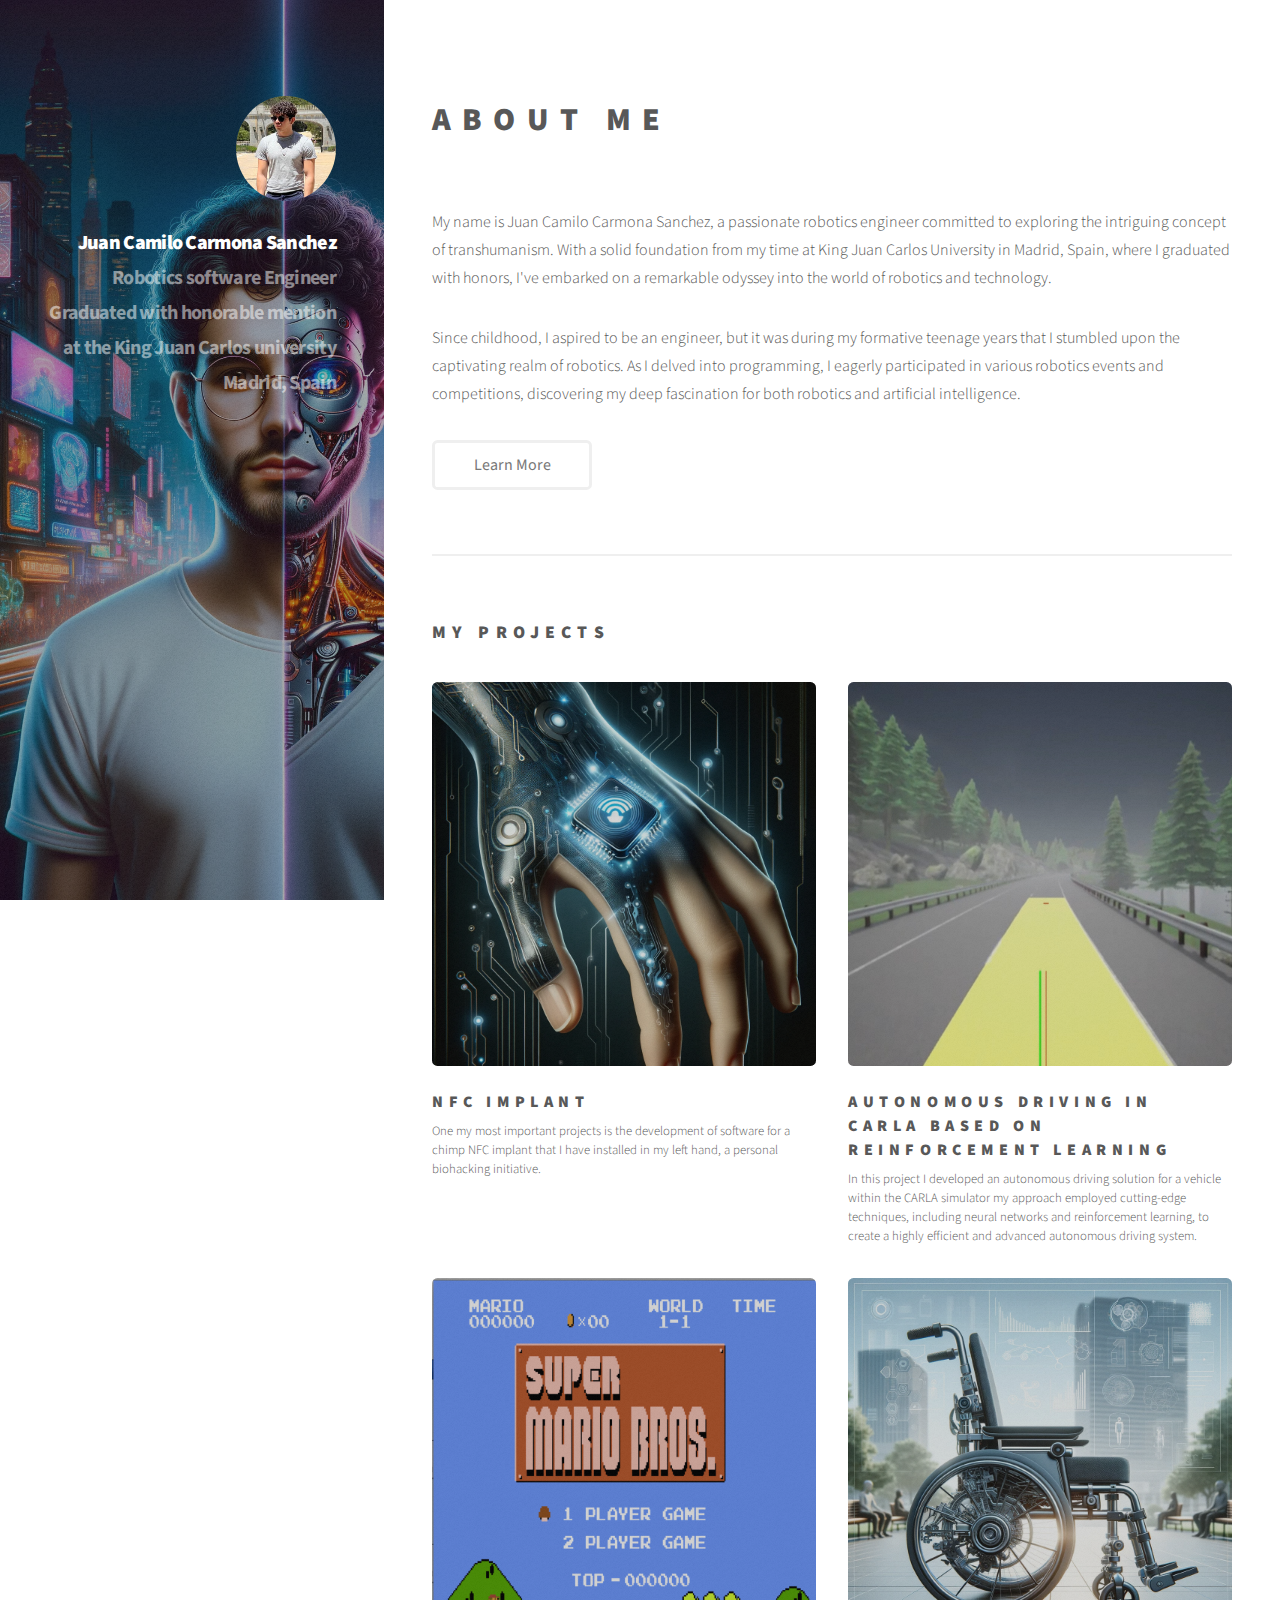
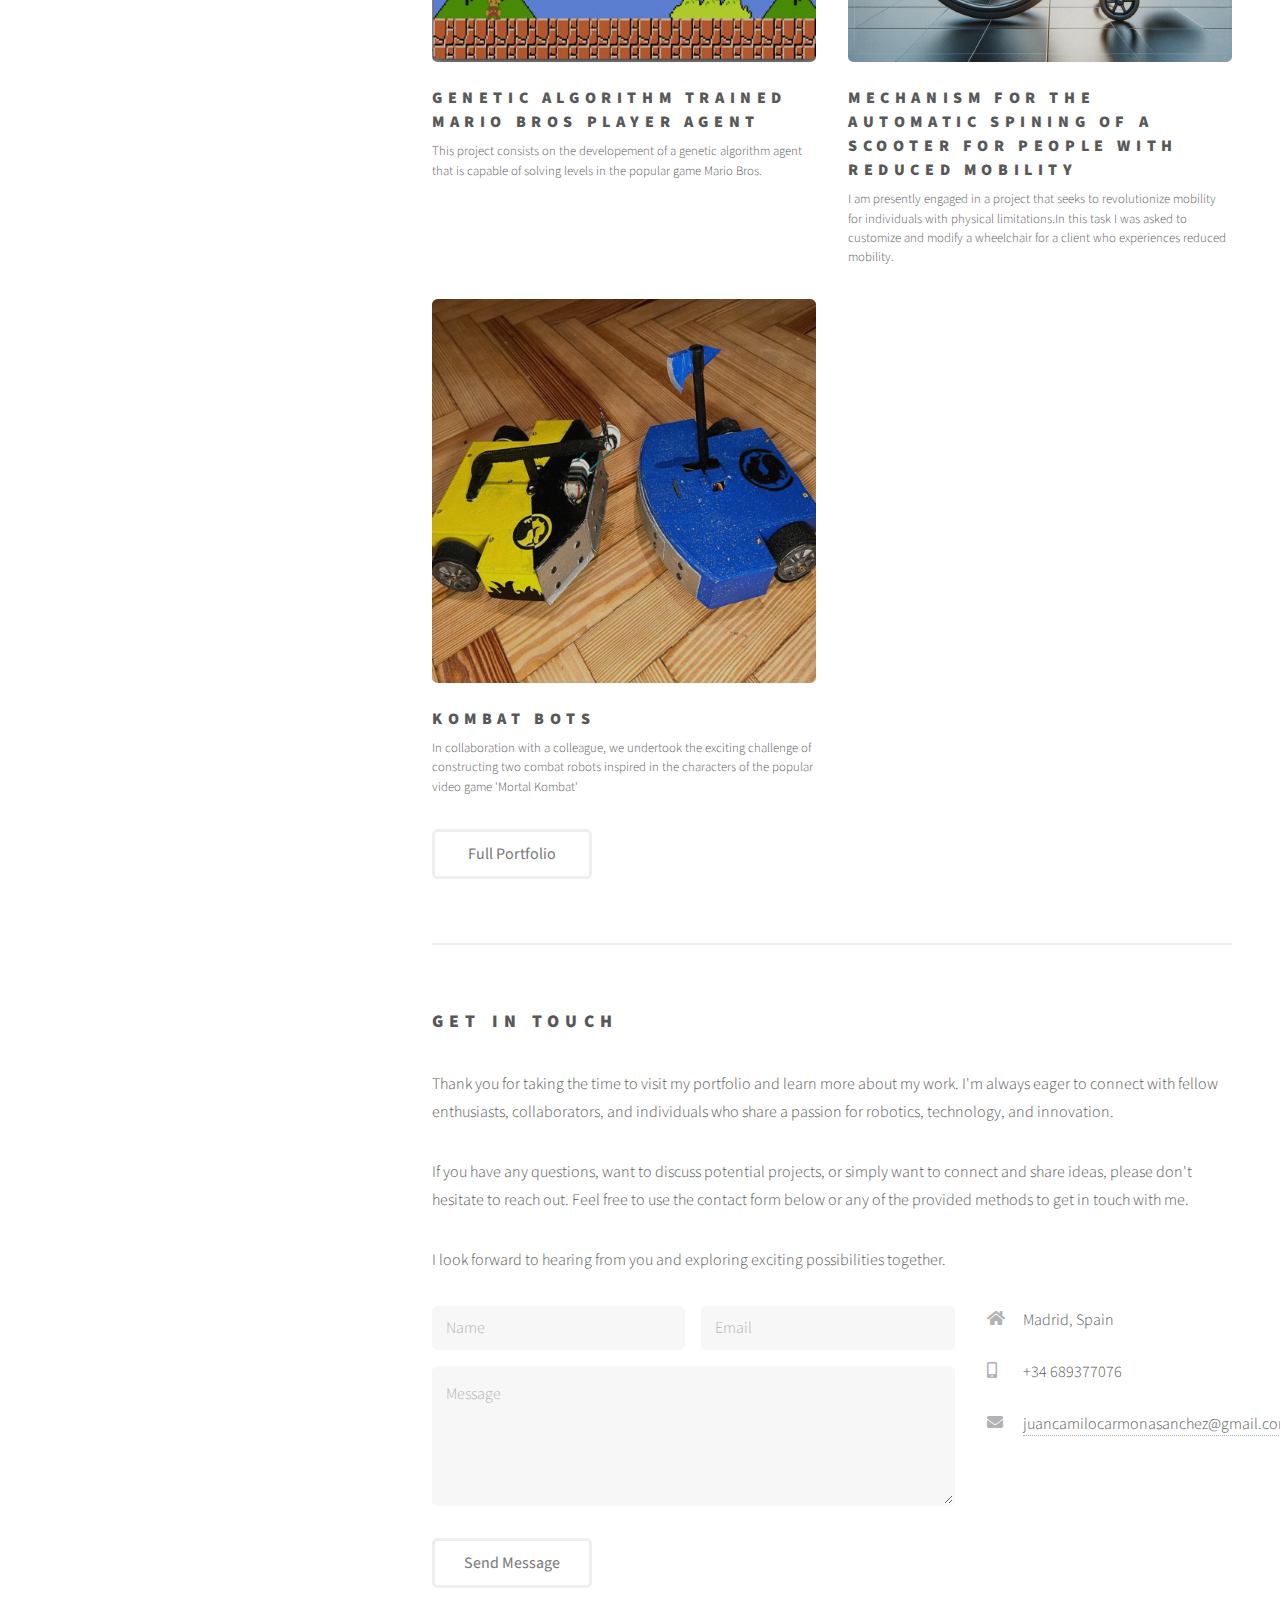
==== index.html @ cd7659df "changed main page format and added projects links" ====
<!DOCTYPE HTML>
<!--
	Strata by HTML5 UP
	html5up.net | @ajlkn
	Free for personal and commercial use under the CCA 3.0 license (html5up.net/licensetwitter)
-->
<html>
	<head>
		<title>Strata by HTML5 UP</title>
		<meta charset="utf-8" />
		<meta name="viewport" content="width=device-width, initial-scale=1, user-scalable=no" />
		<link rel="stylesheet" href="assets/css/main.css" />
	</head>
	<body class="is-preload">

		<!-- Header -->
			<header id="header">
				<div class="inner">
					<a href="#" class="image avatar"><img src="images/avatar.jpg" alt="" /></a>
					<h1><strong>Juan Camilo Carmona Sanchez</strong><br />
					Robotics software Engineer<br />
					Graduated with honorable mention<br />
					at the King Juan Carlos university<br />
					          Madrid, Spain</h1>
				</div>
			</header>

		<!-- Main -->
			<div id="main">

				<!-- One -->
				<section id="one">
					<header class="major">
						<h2>About me</h2>
					</header>
					<div id="intro-paragraph">
						<p>My name is Juan Camilo Carmona Sanchez, a passionate robotics engineer committed to exploring the intriguing concept of transhumanism. With a solid foundation from my time at King Juan Carlos University in Madrid, Spain, where I graduated with honors, I've embarked on a remarkable odyssey into the world of robotics and technology.</p>
						<p>Since childhood, I aspired to be an engineer, but it was during my formative teenage years that I stumbled upon the captivating realm of robotics. As I delved into programming, I eagerly participated in various robotics events and competitions, discovering my deep fascination for both robotics and artificial intelligence.</p>
					</div>
					<div id="extra-paragraphs" style="display: none;">
						<p>My life's journey has led me to diverse corners of the world, including Colombia, China, the Canary Islands, and Madrid. These experiences have not only enriched my knowledge but also fostered my adaptability in diverse environments, a skill I consider invaluable.</p>
						<p>Beyond my engineering prowess, I am a passionate advocate for transhumanism, envisioning a world where humans and technology coexist symbiotically. My heart lies in the field of biorobotics, where I am particularly intrigued by implants, exoskeletons, and all forms of robotics technology that bridge the gap between humanity and technology.</p>
						<p>I am committed to contributing to the creation of a world where humans and technology harmoniously merge, enhancing our capabilities and improving the human condition. Join me on this extraordinary journey where we explore the limitless potential of human-technology symbiosis.</p>
					</div>
					<ul class="actions">
						<li><a href="#" class="button" onclick="toggleContent()">Learn More</a></li>
					</ul>
				</section>

				<script>
					function toggleContent() {
						var introParagraph = document.getElementById("intro-paragraph");
						var extraParagraphs = document.getElementById("extra-paragraphs");

						if (extraParagraphs.style.display === "none") {
							extraParagraphs.style.display = "block";
						} else {
							extraParagraphs.style.display = "none";
						}
					}
				</script>
				<!-- Two -->
					<section id="two">
						<h2>My projects</h2>
						<div class="row">
							<article class="col-6 col-12-xsmall work-item">
								<a href="paginas/nfc_implant.html" class="image fit thumb"><img src="images/thumbs/NFC_implant.png" alt="" /></a>
								<h3>NFC implant</h3>
								<p>One my most important projects is the development of software for a chimp NFC implant that I have installed in my left hand, a personal biohacking initiative.</p>
							</article>
							<article class="col-6 col-12-xsmall work-item">
								<a href="paginas/CARLA.html" class="image fit thumb"><img src="images/thumbs/autonomous_driving.jpg" alt="" /></a>
								<h3>Autonomous driving in CARLA based on reinforcement learning</h3>
								<p>In this project I developed an autonomous driving solution for a vehicle within the CARLA simulator my approach employed cutting-edge techniques, including neural networks and reinforcement learning, to create a highly efficient and advanced autonomous driving system.</p>

							</article>
							<article class="col-6 col-12-xsmall work-item">
								<a href="paginas/mario.html" class="image fit thumb"><img src="images/thumbs/Mario_bors_2.jpg" alt="" /></a>
								<h3>Genetic algorithm trained Mario bros player agent</h3>
								<p>This project consists on the developement of a genetic algorithm agent that is capable of solving levels in the popular game Mario Bros.</p>
							</article>
							<article class="col-6 col-12-xsmall work-item">
								<a href="paginas/wheelchair.html" class="image fit thumb"><img src="images/thumbs/automatic_wheelchair.png" alt="" /></a>
								<h3>Mechanism for the automatic spining of a scooter for people with reduced mobility</h3>
								<p>I am presently engaged in a project that seeks to revolutionize mobility for individuals with physical limitations.In this task I was asked to customize and modify a wheelchair for a client who experiences reduced mobility.</p>
							</article>
							<article class="col-6 col-12-xsmall work-item">
								<a href="paginas/kombatbots.html" class="image fit thumb"><img src="images/thumbs/combat_bots.jpg" alt="" /></a>
								<h3>kombat bots</h3>
								<p>In collaboration with a colleague, we undertook the exciting challenge of constructing two combat robots inspired in the characters of the popular video game 'Mortal Kombat' </p>
							</article>
						</div>
						<ul class="actions">
							<li><a href="#" class="button">Full Portfolio</a></li>
						</ul>
					</section>

				<!-- Three -->
					<section id="three">
						<h2>Get In Touch</h2>
						<p>Thank you for taking the time to visit my portfolio and learn more about my work. I'm always eager to connect with fellow enthusiasts, collaborators, and individuals who share a passion for robotics, technology, and innovation.</p>
						<p>If you have any questions, want to discuss potential projects, or simply want to connect and share ideas, please don't hesitate to reach out. Feel free to use the contact form below or any of the provided methods to get in touch with me.</p>
						<p>I look forward to hearing from you and exploring exciting possibilities together.</p>
						<div class="row">
							<div class="col-8 col-12-small">
								<form method="post" action="#">
									<div class="row gtr-uniform gtr-50">
										<div class="col-6 col-12-xsmall"><input type="text" name="name" id="name" placeholder="Name" /></div>
										<div class="col-6 col-12-xsmall"><input type="email" name="email" id="email" placeholder="Email" /></div>
										<div class="col-12"><textarea name="message" id="message" placeholder="Message" rows="4"></textarea></div>
									</div>
								</form>
								<ul class="actions">
									<li><input type="submit" value="Send Message" /></li>
								</ul>
							</div>
							<div class="col-4 col-12-small">
								<ul class="labeled-icons">
									<li>
										<h3 class="icon solid fa-home"><span class="label">Address</span></h3>
										Madrid, Spain
									</li>
									<li>
										<h3 class="icon solid fa-mobile-alt"><span class="label">Phone</span></h3>
										+34 689377076
									</li>
									<li>
										<h3 class="icon solid fa-envelope"><span class="label">Email</span></h3>
										<a href="#">juancamilocarmonasanchez@gmail.com</a>
									</li>
								</ul>
							</div>
						</div>
					</section>
				<!-- Four -->
				<!--
					<section id="four">
						<h2>Elements</h2>

						<section>
							<h4>Text</h4>
							<p>This is <b>bold</b> and this is <strong>strong</strong>. This is <i>italic</i> and this is <em>emphasized</em>.
							This is <sup>superscript</sup> text and this is <sub>subscript</sub> text.
							This is <u>underlined</u> and this is code: <code>for (;;) { ... }</code>. Finally, <a href="#">this is a link</a>.</p>
							<hr />
							<header>
								<h4>Heading with a Subtitle</h4>
								<p>Lorem ipsum dolor sit amet nullam id egestas urna aliquam</p>
							</header>
							<p>Nunc lacinia ante nunc ac lobortis. Interdum adipiscing gravida odio porttitor sem non mi integer non faucibus ornare mi ut ante amet placerat aliquet. Volutpat eu sed ante lacinia sapien lorem accumsan varius montes viverra nibh in adipiscing blandit tempus accumsan.</p>
							<header>
								<h5>Heading with a Subtitle</h5>
								<p>Lorem ipsum dolor sit amet nullam id egestas urna aliquam</p>
							</header>
							<p>Nunc lacinia ante nunc ac lobortis. Interdum adipiscing gravida odio porttitor sem non mi integer non faucibus ornare mi ut ante amet placerat aliquet. Volutpat eu sed ante lacinia sapien lorem accumsan varius montes viverra nibh in adipiscing blandit tempus accumsan.</p>
							<hr />
							<h2>Heading Level 2</h2>
							<h3>Heading Level 3</h3>
							<h4>Heading Level 4</h4>
							<h5>Heading Level 5</h5>
							<h6>Heading Level 6</h6>
							<hr />
							<h5>Blockquote</h5>
							<blockquote>Fringilla nisl. Donec accumsan interdum nisi, quis tincidunt felis sagittis eget tempus euismod. Vestibulum ante ipsum primis in faucibus vestibulum. Blandit adipiscing eu felis iaculis volutpat ac adipiscing accumsan faucibus. Vestibulum ante ipsum primis in faucibus lorem ipsum dolor sit amet nullam adipiscing eu felis.</blockquote>
							<h5>Preformatted</h5>
							<pre><code>i = 0;

while (!deck.isInOrder()) {
print 'Iteration ' + i;
deck.shuffle();
i++;
}

print 'It took ' + i + ' iterations to sort the deck.';</code></pre>
						</section>

						<section>
							<h4>Lists</h4>
							<div class="row">
								<div class="col-6 col-12-xsmall">
									<h5>Unordered</h5>
									<ul>
										<li>Dolor pulvinar etiam magna etiam.</li>
										<li>Sagittis adipiscing lorem eleifend.</li>
										<li>Felis enim feugiat dolore viverra.</li>
									</ul>
									<h5>Alternate</h5>
									<ul class="alt">
										<li>Dolor pulvinar etiam magna etiam.</li>
										<li>Sagittis adipiscing lorem eleifend.</li>
										<li>Felis enim feugiat dolore viverra.</li>
									</ul>
								</div>
								<div class="col-6 col-12-xsmall">
									<h5>Ordered</h5>
									<ol>
										<li>Dolor pulvinar etiam magna etiam.</li>
										<li>Etiam vel felis at lorem sed viverra.</li>
										<li>Felis enim feugiat dolore viverra.</li>
										<li>Dolor pulvinar etiam magna etiam.</li>
										<li>Etiam vel felis at lorem sed viverra.</li>
										<li>Felis enim feugiat dolore viverra.</li>
									</ol>
									<h5>Icons</h5>
									<ul class="icons">
										<li><a href="#" class="icon brands fa-twitter"><span class="label">Twitter</span></a></li>
										<li><a href="#" class="icon brands fa-facebook-f"><span class="label">Facebook</span></a></li>
										<li><a href="#" class="icon brands fa-instagram"><span class="label">Instagram</span></a></li>
										<li><a href="#" class="icon brands fa-github"><span class="label">Github</span></a></li>
										<li><a href="#" class="icon brands fa-dribbble"><span class="label">Dribbble</span></a></li>
										<li><a href="#" class="icon brands fa-tumblr"><span class="label">Tumblr</span></a></li>
									</ul>
								</div>
							</div>
							<h5>Actions</h5>
							<ul class="actions">
								<li><a href="#" class="button primary">Default</a></li>
								<li><a href="#" class="button">Default</a></li>
							</ul>
							<ul class="actions small">
								<li><a href="#" class="button primary small">Small</a></li>
								<li><a href="#" class="button small">Small</a></li>
							</ul>
							<div class="row">
								<div class="col-6 col-12-small">
									<ul class="actions stacked">
										<li><a href="#" class="button primary">Default</a></li>
										<li><a href="#" class="button">Default</a></li>
									</ul>
								</div>
								<div class="col-6 col-12-small">
									<ul class="actions stacked">
										<li><a href="#" class="button primary small">Small</a></li>
										<li><a href="#" class="button small">Small</a></li>
									</ul>
								</div>
								<div class="col-6 col-12-small">
									<ul class="actions stacked">
										<li><a href="#" class="button primary fit">Default</a></li>
										<li><a href="#" class="button fit">Default</a></li>
									</ul>
								</div>
								<div class="col-6 col-12-small">
									<ul class="actions stacked">
										<li><a href="#" class="button primary small fit">Small</a></li>
										<li><a href="#" class="button small fit">Small</a></li>
									</ul>
								</div>
							</div>
						</section>

						<section>
							<h4>Table</h4>
							<h5>Default</h5>
							<div class="table-wrapper">
								<table>
									<thead>
										<tr>
											<th>Name</th>
											<th>Description</th>
											<th>Price</th>
										</tr>
									</thead>
									<tbody>
										<tr>
											<td>Item One</td>
											<td>Ante turpis integer aliquet porttitor.</td>
											<td>29.99</td>
										</tr>
										<tr>
											<td>Item Two</td>
											<td>Vis ac commodo adipiscing arcu aliquet.</td>
											<td>19.99</td>
										</tr>
										<tr>
											<td>Item Three</td>
											<td> Morbi faucibus arcu accumsan lorem.</td>
											<td>29.99</td>
										</tr>
										<tr>
											<td>Item Four</td>
											<td>Vitae integer tempus condimentum.</td>
											<td>19.99</td>
										</tr>
										<tr>
											<td>Item Five</td>
											<td>Ante turpis integer aliquet porttitor.</td>
											<td>29.99</td>
										</tr>
									</tbody>
									<tfoot>
										<tr>
											<td colspan="2"></td>
											<td>100.00</td>
										</tr>
									</tfoot>
								</table>
							</div>

							<h5>Alternate</h5>
							<div class="table-wrapper">
								<table class="alt">
									<thead>
										<tr>
											<th>Name</th>
											<th>Description</th>
											<th>Price</th>
										</tr>
									</thead>
									<tbody>
										<tr>
											<td>Item One</td>
											<td>Ante turpis integer aliquet porttitor.</td>
											<td>29.99</td>
										</tr>
										<tr>
											<td>Item Two</td>
											<td>Vis ac commodo adipiscing arcu aliquet.</td>
											<td>19.99</td>
										</tr>
										<tr>
											<td>Item Three</td>
											<td> Morbi faucibus arcu accumsan lorem.</td>
											<td>29.99</td>
										</tr>
										<tr>
											<td>Item Four</td>
											<td>Vitae integer tempus condimentum.</td>
											<td>19.99</td>
										</tr>
										<tr>
											<td>Item Five</td>
											<td>Ante turpis integer aliquet porttitor.</td>
											<td>29.99</td>
										</tr>
									</tbody>
									<tfoot>
										<tr>
											<td colspan="2"></td>
											<td>100.00</td>
										</tr>
									</tfoot>
								</table>
							</div>
						</section>

						<section>
							<h4>Buttons</h4>
							<ul class="actions">
								<li><a href="#" class="button primary">Primary</a></li>
								<li><a href="#" class="button">Default</a></li>
							</ul>
							<ul class="actions">
								<li><a href="#" class="button large">Large</a></li>
								<li><a href="#" class="button">Default</a></li>
								<li><a href="#" class="button small">Small</a></li>
							</ul>
							<ul class="actions fit">
								<li><a href="#" class="button primary fit">Fit</a></li>
								<li><a href="#" class="button fit">Fit</a></li>
							</ul>
							<ul class="actions fit small">
								<li><a href="#" class="button primary fit small">Fit + Small</a></li>
								<li><a href="#" class="button fit small">Fit + Small</a></li>
							</ul>
							<ul class="actions">
								<li><a href="#" class="button primary icon solid fa-download">Icon</a></li>
								<li><a href="#" class="button icon solid fa-download">Icon</a></li>
							</ul>
							<ul class="actions">
								<li><span class="button primary disabled">Primary</span></li>
								<li><span class="button disabled">Default</span></li>
							</ul>
						</section>

						<section>
							<h4>Form</h4>
							<form method="post" action="#">
								<div class="row gtr-uniform gtr-50">
									<div class="col-6 col-12-xsmall">
										<input type="text" name="demo-name" id="demo-name" value="" placeholder="Name" />
									</div>
									<div class="col-6 col-12-xsmall">
										<input type="email" name="demo-email" id="demo-email" value="" placeholder="Email" />
									</div>
									<div class="col-12">
										<select name="demo-category" id="demo-category">
											<option value="">- Category -</option>
											<option value="1">Manufacturing</option>
											<option value="1">Shipping</option>
											<option value="1">Administration</option>
											<option value="1">Human Resources</option>
										</select>
									</div>
									<div class="col-4 col-12-small">
										<input type="radio" id="demo-priority-low" name="demo-priority" checked>
										<label for="demo-priority-low">Low Priority</label>
									</div>
									<div class="col-4 col-12-small">
										<input type="radio" id="demo-priority-normal" name="demo-priority">
										<label for="demo-priority-normal">Normal Priority</label>
									</div>
									<div class="col-4 col-12-small">
										<input type="radio" id="demo-priority-high" name="demo-priority">
										<label for="demo-priority-high">High Priority</label>
									</div>
									<div class="col-6 col-12-small">
										<input type="checkbox" id="demo-copy" name="demo-copy">
										<label for="demo-copy">Email me a copy of this message</label>
									</div>
									<div class="col-6 col-12-small">
										<input type="checkbox" id="demo-human" name="demo-human" checked>
										<label for="demo-human">I am a human and not a robot</label>
									</div>
									<div class="col-12">
										<textarea name="demo-message" id="demo-message" placeholder="Enter your message" rows="6"></textarea>
									</div>
									<div class="col-12">
										<ul class="actions">
											<li><input type="submit" value="Send Message" class="primary" /></li>
											<li><input type="reset" value="Reset" /></li>
										</ul>
									</div>
								</div>
							</form>
						</section>

						<section>
							<h4>Image</h4>
							<h5>Fit</h5>
							<div class="box alt">
								<div class="row gtr-50 gtr-uniform">
									<div class="col-12"><span class="image fit"><img src="images/fulls/05.jpg" alt="" /></span></div>
									<div class="col-4"><span class="image fit"><img src="images/thumbs/01.jpg" alt="" /></span></div>
									<div class="col-4"><span class="image fit"><img src="images/thumbs/02.jpg" alt="" /></span></div>
									<div class="col-4"><span class="image fit"><img src="images/thumbs/03.jpg" alt="" /></span></div>
									<div class="col-4"><span class="image fit"><img src="images/thumbs/04.jpg" alt="" /></span></div>
									<div class="col-4"><span class="image fit"><img src="images/thumbs/05.jpg" alt="" /></span></div>
									<div class="col-4"><span class="image fit"><img src="images/thumbs/06.jpg" alt="" /></span></div>
									<div class="col-4"><span class="image fit"><img src="images/thumbs/03.jpg" alt="" /></span></div>
									<div class="col-4"><span class="image fit"><img src="images/thumbs/02.jpg" alt="" /></span></div>
									<div class="col-4"><span class="image fit"><img src="images/thumbs/01.jpg" alt="" /></span></div>
								</div>
							</div>
							<h5>Left &amp; Right</h5>
							<p><span class="image left"><img src="images/avatar.jpg" alt="" /></span>Fringilla nisl. Donec accumsan interdum nisi, quis tincidunt felis sagittis eget. tempus euismod. Vestibulum ante ipsum primis in faucibus vestibulum. Blandit adipiscing eu felis iaculis volutpat ac adipiscing accumsan eu faucibus. Integer ac pellentesque praesent tincidunt felis sagittis eget. tempus euismod. Vestibulum ante ipsum primis in faucibus vestibulum. Blandit adipiscing eu felis iaculis volutpat ac adipiscing accumsan eu faucibus. Integer ac pellentesque praesent. Donec accumsan interdum nisi, quis tincidunt felis sagittis eget. tempus euismod. Vestibulum ante ipsum primis in faucibus vestibulum. Blandit adipiscing eu felis iaculis volutpat ac adipiscing accumsan eu faucibus. Integer ac pellentesque praesent tincidunt felis sagittis eget. tempus euismod. Vestibulum ante ipsum primis in faucibus vestibulum. Blandit adipiscing eu felis iaculis volutpat ac adipiscing accumsan eu faucibus. Integer ac pellentesque praesent.</p>
							<p><span class="image right"><img src="images/avatar.jpg" alt="" /></span>Fringilla nisl. Donec accumsan interdum nisi, quis tincidunt felis sagittis eget. tempus euismod. Vestibulum ante ipsum primis in faucibus vestibulum. Blandit adipiscing eu felis iaculis volutpat ac adipiscing accumsan eu faucibus. Integer ac pellentesque praesent tincidunt felis sagittis eget. tempus euismod. Vestibulum ante ipsum primis in faucibus vestibulum. Blandit adipiscing eu felis iaculis volutpat ac adipiscing accumsan eu faucibus. Integer ac pellentesque praesent. Donec accumsan interdum nisi, quis tincidunt felis sagittis eget. tempus euismod. Vestibulum ante ipsum primis in faucibus vestibulum. Blandit adipiscing eu felis iaculis volutpat ac adipiscing accumsan eu faucibus. Integer ac pellentesque praesent tincidunt felis sagittis eget. tempus euismod. Vestibulum ante ipsum primis in faucibus vestibulum. Blandit adipiscing eu felis iaculis volutpat ac adipiscing accumsan eu faucibus. Integer ac pellentesque praesent.</p>
						</section>

					</section>
				-->

			</div>

		<!-- Footer -->
		<footer id="footer">
			<div class="inner">
				<ul class="icons">
					<li><a href="https://www.tiktok.com/@j.camilo_cs?_t=8ivTY023NBI&_r=1" class="icon brands fa-tiktok"><span class="label">Tiktok</span></a></li>
					<li><a href="https://www.instagram.com/j.camilo.cs/" class="icon brands fa-instagram"><span class="label">Instagram</span></a></li>
					<li><a href="https://github.com/camilo-0715" class="icon brands fa-github"><span class="label">Github</span></a></li>
					<li><a href="mailto:juancamilocarmonasanchez@gmail.com" class="icon solid fa-envelope"><span class="label">Email</span></a></li>
				</ul>
				<ul class="copyright">
					<li>&copy; Juan Camilo Carmona Sanchez 2024. All rights reserved.</li>
				</ul>
			</div>
		</footer>



		<!-- Scripts -->
			<script src="assets/js/jquery.poptrox.min.js"></script>
			<script src="assets/js/browser.min.js"></script>
			<script src="assets/js/breakpoints.min.js"></script>
			<script src="assets/js/util.js"></script>
			<script src="assets/js/main.js"></script>

	</body>
</html>
---- assets/css/main.css ----
@import url("fontawesome-all.min.css");
@import url("https://fonts.googleapis.com/css?family=Source+Sans+Pro:400,400italic");

/*
	Strata by HTML5 UP
	html5up.net | @ajlkn
	Free for personal and commercial use under the CCA 3.0 license (html5up.net/license)
*/

html, body, div, span, applet, object,
iframe, h1, h2, h3, h4, h5, h6, p, blockquote,
pre, a, abbr, acronym, address, big, cite,
code, del, dfn, em, img, ins, kbd, q, s, samp,
small, strike, strong, sub, sup, tt, var, b,
u, i, center, dl, dt, dd, ol, ul, li, fieldset,
form, label, legend, table, caption, tbody,
tfoot, thead, tr, th, td, article, aside,
canvas, details, embed, figure, figcaption,
footer, header, hgroup, menu, nav, output, ruby,
section, summary, time, mark, audio, video {
	margin: 0;
	padding: 0;
	border: 0;
	font-size: 100%;
	font: inherit;
	vertical-align: baseline;}

article, aside, details, figcaption, figure,
footer, header, hgroup, menu, nav, section {
	display: block;}

body {
	line-height: 1;
}

ol, ul {
	list-style: none;
}

blockquote, q {
	quotes: none;
}

	blockquote:before, blockquote:after, q:before, q:after {
		content: '';
		content: none;
	}

table {
	border-collapse: collapse;
	border-spacing: 0;
}

body {
	-webkit-text-size-adjust: none;
}

mark {
	background-color: transparent;
	color: inherit;
}

input::-moz-focus-inner {
	border: 0;
	padding: 0;
}

input, select, textarea {
	-moz-appearance: none;
	-webkit-appearance: none;
	-ms-appearance: none;
	appearance: none;
}

/* Basic */

	html {
		box-sizing: border-box;
	}

	*, *:before, *:after {
		box-sizing: inherit;
	}

	body {
		background: #fff;
	}

		body.is-preload *, body.is-preload *:before, body.is-preload *:after {
			-moz-animation: none !important;
			-webkit-animation: none !important;
			-ms-animation: none !important;
			animation: none !important;
			-moz-transition: none !important;
			-webkit-transition: none !important;
			-ms-transition: none !important;
			transition: none !important;
		}

		body, input, select, textarea {
			color: #585858;
			font-family: "Source Sans Pro", Helvetica, sans-serif;
			font-size: 16pt;
			font-weight: 300;
			line-height: 1.75;
		}
	
			@media screen and (max-width: 1680px) {
	
				body, input, select, textarea {
					font-size: 14pt;
				}
	
			}
	
			@media screen and (max-width: 1280px) {
	
				body, input, select, textarea {
					font-size: 12pt;
				}
	
			}
	
		a {
			-moz-transition: border-bottom-color 0.2s ease, color 0.2s ease;
			-webkit-transition: border-bottom-color 0.2s ease, color 0.2s ease;
			-ms-transition: border-bottom-color 0.2s ease, color 0.2s ease;
			transition: border-bottom-color 0.2s ease, color 0.2s ease;
			text-decoration: none;
			color: #585858;
			border-bottom: dotted 1px rgba(88, 88, 88, 0.5);
		}
	
			a:hover {
				border-bottom-color: transparent;
				color: #f2849e !important;
			}
	
		strong, b {
			font-weight: 900;
		}
	
		em, i {
			font-style: italic;
		}
	
		p {
			margin: 0 0 2em 0;
		}
	
		h1 {
			font-size: 2.75em;
			font-weight: 700;
			line-height: 1.3;
			margin: 0 0 1em 0;
			letter-spacing: -0.035em;
		}
	
			h1 a {
				color: inherit;
			}
	
			@media screen and (max-width: 736px) {
	
				h1 {
					font-size: 2em;
					margin: 0 0 1em 0;
				}
	
			}
	
			@media screen and (max-width: 360px) {
	
				h1 {
					font-size: 1.75em;
				}
	
			}
	
		h2, h3, h4, h5, h6 {
			font-weight: 900;
			line-height: 1.5;
			margin: 0 0 2em 0;
			text-transform: uppercase;
			letter-spacing: 0.35em;
		}
	
			h2 a, h3 a, h4 a, h5 a, h6 a {
				color: inherit;
			}
	
		h2 {
			font-size: 1.1em;
		}
	
		h3 {
			font-size: 1em;
		}
	
		h4 {
			font-size: 0.8em;
		}
	
		h5 {
			font-size: 0.8em;
		}
	
		h6 {
			font-size: 0.8em;
		}

	sub {
		font-size: 0.8em;
		position: relative;
		top: 0.5em;
	}

	sup {
		font-size: 0.8em;
		position: relative;
		top: -0.5em;
	}

	hr {
		border: 0;
		border-bottom: solid 2px #efefef;
		margin: 2em 0;
	}

		hr.major {
			margin: 3em 0;
		}

	blockquote {
		border-left: solid 6px #efefef;
		font-style: italic;
		margin: 0 0 2em 0;
		padding: 0.5em 0 0.5em 1.5em;
	}

	code {
		background: #f7f7f7;
		border-radius: 0.35em;
		border: solid 2px #efefef;
		font-family: "Courier New", monospace;
		font-size: 0.9em;
		margin: 0 0.25em;
		padding: 0.25em 0.65em;
	}

	pre {
		-webkit-overflow-scrolling: touch;
		font-family: "Courier New", monospace;
		font-size: 0.9em;
		margin: 0 0 2em 0;
	}

		pre code {
			display: block;
			line-height: 1.75em;
			padding: 1em 1.5em;
			overflow-x: auto;
		}

	.align-left {
		text-align: left;
	}

	.align-center {
		text-align: center;
	}

	.align-right {
		text-align: right;
	}

/* Container */

	.container {
		margin: 0 auto;
		max-width: calc(100% - 4em);
		width: 100%;
	}

		.container.xsmall {
			width: 25%;
		}

		.container.small {
			width: 50%;
		}

		.container.medium {
			width: 75%;
		}

		.container.large {
			width: 125%;
		}

		.container.xlarge {
			width: 150%;
		}

		.container.max {
			width: 100%;
		}

		@media screen and (max-width: 980px) {

			.container {
				width: 100% !important;
				max-width: 100% !important;
			}

		}

		@media screen and (max-width: 480px) {

			.container {
				max-width: calc(100% - 3em);
			}

		}

/* Row */

	.row {
		display: flex;
		flex-wrap: wrap;
		box-sizing: border-box;
		align-items: stretch;
	}

		.row > * {
			box-sizing: border-box;
		}

		.row.gtr-uniform > * > :last-child {
			margin-bottom: 0;
		}

		.row.aln-left {
			justify-content: flex-start;
		}

		.row.aln-center {
			justify-content: center;
		}

		.row.aln-right {
			justify-content: flex-end;
		}

		.row.aln-top {
			align-items: flex-start;
		}

		.row.aln-middle {
			align-items: center;
		}

		.row.aln-bottom {
			align-items: flex-end;
		}

		.row > .imp {
			order: -1;
		}

		.row > .col-1 {
			width: 8.33333%;
		}

		.row > .off-1 {
			margin-left: 8.33333%;
		}

		.row > .col-2 {
			width: 16.66667%;
		}

		.row > .off-2 {
			margin-left: 16.66667%;
		}

		.row > .col-3 {
			width: 25%;
		}

		.row > .off-3 {
			margin-left: 25%;
		}

		.row > .col-4 {
			width: 33.33333%;
		}

		.row > .off-4 {
			margin-left: 33.33333%;
		}

		.row > .col-5 {
			width: 41.66667%;
		}

		.row > .off-5 {
			margin-left: 41.66667%;
		}

		.row > .col-6 {
			width: 50%;
		}

		.row > .off-6 {
			margin-left: 50%;
		}

		.row > .col-7 {
			width: 58.33333%;
		}

		.row > .off-7 {
			margin-left: 58.33333%;
		}

		.row > .col-8 {
			width: 66.66667%;
		}

		.row > .off-8 {
			margin-left: 66.66667%;
		}

		.row > .col-9 {
			width: 75%;
		}

		.row > .off-9 {
			margin-left: 75%;
		}

		.row > .col-10 {
			width: 83.33333%;
		}

		.row > .off-10 {
			margin-left: 83.33333%;
		}

		.row > .col-11 {
			width: 91.66667%;
		}

		.row > .off-11 {
			margin-left: 91.66667%;
		}

		.row > .col-12 {
			width: 100%;
		}

		.row > .off-12 {
			margin-left: 100%;
		}

		.row.gtr-0 {
			margin-top: 0;
			margin-left: 0em;
		}

			.row.gtr-0 > * {
				padding: 0 0 0 0em;
			}

			.row.gtr-0.gtr-uniform {
				margin-top: 0em;
			}

				.row.gtr-0.gtr-uniform > * {
					padding-top: 0em;
				}

		.row.gtr-25 {
			margin-top: 0;
			margin-left: -0.625em;
		}

			.row.gtr-25 > * {
				padding: 0 0 0 0.625em;
			}

			.row.gtr-25.gtr-uniform {
				margin-top: -0.625em;
			}

				.row.gtr-25.gtr-uniform > * {
					padding-top: 0.625em;
				}

		.row.gtr-50 {
			margin-top: 0;
			margin-left: -1.25em;
		}

			.row.gtr-50 > * {
				padding: 0 0 0 1.25em;
			}

			.row.gtr-50.gtr-uniform {
				margin-top: -1.25em;
			}

				.row.gtr-50.gtr-uniform > * {
					padding-top: 1.25em;
				}

		.row {
			margin-top: 0;
			margin-left: -2.5em;
		}

			.row > * {
				padding: 0 0 0 2.5em;
			}

			.row.gtr-uniform {
				margin-top: -2.5em;
			}

				.row.gtr-uniform > * {
					padding-top: 2.5em;
				}

		.row.gtr-150 {
			margin-top: 0;
			margin-left: -3.75em;
		}

			.row.gtr-150 > * {
				padding: 0 0 0 3.75em;
			}

			.row.gtr-150.gtr-uniform {
				margin-top: -3.75em;
			}

				.row.gtr-150.gtr-uniform > * {
					padding-top: 3.75em;
				}

		.row.gtr-200 {
			margin-top: 0;
			margin-left: -5em;
		}

			.row.gtr-200 > * {
				padding: 0 0 0 5em;
			}

			.row.gtr-200.gtr-uniform {
				margin-top: -5em;
			}

				.row.gtr-200.gtr-uniform > * {
					padding-top: 5em;
				}

		@media screen and (max-width: 1800px) {

			.row {
				display: flex;
				flex-wrap: wrap;
				box-sizing: border-box;
				align-items: stretch;
			}

				.row > * {
					box-sizing: border-box;
				}

				.row.gtr-uniform > * > :last-child {
					margin-bottom: 0;
				}

				.row.aln-left {
					justify-content: flex-start;
				}

				.row.aln-center {
					justify-content: center;
				}

				.row.aln-right {
					justify-content: flex-end;
				}

				.row.aln-top {
					align-items: flex-start;
				}

				.row.aln-middle {
					align-items: center;
				}

				.row.aln-bottom {
					align-items: flex-end;
				}

				.row > .imp-xlarge {
					order: -1;
				}

				.row > .col-1-xlarge {
					width: 8.33333%;
				}

				.row > .off-1-xlarge {
					margin-left: 8.33333%;
				}

				.row > .col-2-xlarge {
					width: 16.66667%;
				}

				.row > .off-2-xlarge {
					margin-left: 16.66667%;
				}

				.row > .col-3-xlarge {
					width: 25%;
				}

				.row > .off-3-xlarge {
					margin-left: 25%;
				}

				.row > .col-4-xlarge {
					width: 33.33333%;
				}

				.row > .off-4-xlarge {
					margin-left: 33.33333%;
				}

				.row > .col-5-xlarge {
					width: 41.66667%;
				}

				.row > .off-5-xlarge {
					margin-left: 41.66667%;
				}

				.row > .col-6-xlarge {
					width: 50%;
				}

				.row > .off-6-xlarge {
					margin-left: 50%;
				}

				.row > .col-7-xlarge {
					width: 58.33333%;
				}

				.row > .off-7-xlarge {
					margin-left: 58.33333%;
				}

				.row > .col-8-xlarge {
					width: 66.66667%;
				}

				.row > .off-8-xlarge {
					margin-left: 66.66667%;
				}

				.row > .col-9-xlarge {
					width: 75%;
				}

				.row > .off-9-xlarge {
					margin-left: 75%;
				}

				.row > .col-10-xlarge {
					width: 83.33333%;
				}

				.row > .off-10-xlarge {
					margin-left: 83.33333%;
				}

				.row > .col-11-xlarge {
					width: 91.66667%;
				}

				.row > .off-11-xlarge {
					margin-left: 91.66667%;
				}

				.row > .col-12-xlarge {
					width: 100%;
				}

				.row > .off-12-xlarge {
					margin-left: 100%;
				}

				.row.gtr-0 {
					margin-top: 0;
					margin-left: 0em;
				}

					.row.gtr-0 > * {
						padding: 0 0 0 0em;
					}

					.row.gtr-0.gtr-uniform {
						margin-top: 0em;
					}

						.row.gtr-0.gtr-uniform > * {
							padding-top: 0em;
						}

				.row.gtr-25 {
					margin-top: 0;
					margin-left: -0.625em;
				}

					.row.gtr-25 > * {
						padding: 0 0 0 0.625em;
					}

					.row.gtr-25.gtr-uniform {
						margin-top: -0.625em;
					}

						.row.gtr-25.gtr-uniform > * {
							padding-top: 0.625em;
						}

				.row.gtr-50 {
					margin-top: 0;
					margin-left: -1.25em;
				}

					.row.gtr-50 > * {
						padding: 0 0 0 1.25em;
					}

					.row.gtr-50.gtr-uniform {
						margin-top: -1.25em;
					}

						.row.gtr-50.gtr-uniform > * {
							padding-top: 1.25em;
						}

				.row {
					margin-top: 0;
					margin-left: -2.5em;
				}

					.row > * {
						padding: 0 0 0 2.5em;
					}

					.row.gtr-uniform {
						margin-top: -2.5em;
					}

						.row.gtr-uniform > * {
							padding-top: 2.5em;
						}

				.row.gtr-150 {
					margin-top: 0;
					margin-left: -3.75em;
				}

					.row.gtr-150 > * {
						padding: 0 0 0 3.75em;
					}

					.row.gtr-150.gtr-uniform {
						margin-top: -3.75em;
					}

						.row.gtr-150.gtr-uniform > * {
							padding-top: 3.75em;
						}

				.row.gtr-200 {
					margin-top: 0;
					margin-left: -5em;
				}

					.row.gtr-200 > * {
						padding: 0 0 0 5em;
					}

					.row.gtr-200.gtr-uniform {
						margin-top: -5em;
					}

						.row.gtr-200.gtr-uniform > * {
							padding-top: 5em;
						}

		}

		@media screen and (max-width: 1280px) {

			.row {
				display: flex;
				flex-wrap: wrap;
				box-sizing: border-box;
				align-items: stretch;
			}

				.row > * {
					box-sizing: border-box;
				}

				.row.gtr-uniform > * > :last-child {
					margin-bottom: 0;
				}

				.row.aln-left {
					justify-content: flex-start;
				}

				.row.aln-center {
					justify-content: center;
				}

				.row.aln-right {
					justify-content: flex-end;
				}

				.row.aln-top {
					align-items: flex-start;
				}

				.row.aln-middle {
					align-items: center;
				}

				.row.aln-bottom {
					align-items: flex-end;
				}

				.row > .imp-large {
					order: -1;
				}

				.row > .col-1-large {
					width: 8.33333%;
				}

				.row > .off-1-large {
					margin-left: 8.33333%;
				}

				.row > .col-2-large {
					width: 16.66667%;
				}

				.row > .off-2-large {
					margin-left: 16.66667%;
				}

				.row > .col-3-large {
					width: 25%;
				}

				.row > .off-3-large {
					margin-left: 25%;
				}

				.row > .col-4-large {
					width: 33.33333%;
				}

				.row > .off-4-large {
					margin-left: 33.33333%;
				}

				.row > .col-5-large {
					width: 41.66667%;
				}

				.row > .off-5-large {
					margin-left: 41.66667%;
				}

				.row > .col-6-large {
					width: 50%;
				}

				.row > .off-6-large {
					margin-left: 50%;
				}

				.row > .col-7-large {
					width: 58.33333%;
				}

				.row > .off-7-large {
					margin-left: 58.33333%;
				}

				.row > .col-8-large {
					width: 66.66667%;
				}

				.row > .off-8-large {
					margin-left: 66.66667%;
				}

				.row > .col-9-large {
					width: 75%;
				}

				.row > .off-9-large {
					margin-left: 75%;
				}

				.row > .col-10-large {
					width: 83.33333%;
				}

				.row > .off-10-large {
					margin-left: 83.33333%;
				}

				.row > .col-11-large {
					width: 91.66667%;
				}

				.row > .off-11-large {
					margin-left: 91.66667%;
				}

				.row > .col-12-large {
					width: 100%;
				}

				.row > .off-12-large {
					margin-left: 100%;
				}

				.row.gtr-0 {
					margin-top: 0;
					margin-left: 0em;
				}

					.row.gtr-0 > * {
						padding: 0 0 0 0em;
					}

					.row.gtr-0.gtr-uniform {
						margin-top: 0em;
					}

						.row.gtr-0.gtr-uniform > * {
							padding-top: 0em;
						}

				.row.gtr-25 {
					margin-top: 0;
					margin-left: -0.5em;
				}

					.row.gtr-25 > * {
						padding: 0 0 0 0.5em;
					}

					.row.gtr-25.gtr-uniform {
						margin-top: -0.5em;
					}

						.row.gtr-25.gtr-uniform > * {
							padding-top: 0.5em;
						}

				.row.gtr-50 {
					margin-top: 0;
					margin-left: -1em;
				}

					.row.gtr-50 > * {
						padding: 0 0 0 1em;
					}

					.row.gtr-50.gtr-uniform {
						margin-top: -1em;
					}

						.row.gtr-50.gtr-uniform > * {
							padding-top: 1em;
						}

				.row {
					margin-top: 0;
					margin-left: -2em;
				}

					.row > * {
						padding: 0 0 0 2em;
					}

					.row.gtr-uniform {
						margin-top: -2em;
					}

						.row.gtr-uniform > * {
							padding-top: 2em;
						}

				.row.gtr-150 {
					margin-top: 0;
					margin-left: -3em;
				}

					.row.gtr-150 > * {
						padding: 0 0 0 3em;
					}

					.row.gtr-150.gtr-uniform {
						margin-top: -3em;
					}

						.row.gtr-150.gtr-uniform > * {
							padding-top: 3em;
						}

				.row.gtr-200 {
					margin-top: 0;
					margin-left: -4em;
				}

					.row.gtr-200 > * {
						padding: 0 0 0 4em;
					}

					.row.gtr-200.gtr-uniform {
						margin-top: -4em;
					}

						.row.gtr-200.gtr-uniform > * {
							padding-top: 4em;
						}

		}

		@media screen and (max-width: 980px) {

			.row {
				display: flex;
				flex-wrap: wrap;
				box-sizing: border-box;
				align-items: stretch;
			}

				.row > * {
					box-sizing: border-box;
				}

				.row.gtr-uniform > * > :last-child {
					margin-bottom: 0;
				}

				.row.aln-left {
					justify-content: flex-start;
				}

				.row.aln-center {
					justify-content: center;
				}

				.row.aln-right {
					justify-content: flex-end;
				}

				.row.aln-top {
					align-items: flex-start;
				}

				.row.aln-middle {
					align-items: center;
				}

				.row.aln-bottom {
					align-items: flex-end;
				}

				.row > .imp-medium {
					order: -1;
				}

				.row > .col-1-medium {
					width: 8.33333%;
				}

				.row > .off-1-medium {
					margin-left: 8.33333%;
				}

				.row > .col-2-medium {
					width: 16.66667%;
				}

				.row > .off-2-medium {
					margin-left: 16.66667%;
				}

				.row > .col-3-medium {
					width: 25%;
				}

				.row > .off-3-medium {
					margin-left: 25%;
				}

				.row > .col-4-medium {
					width: 33.33333%;
				}

				.row > .off-4-medium {
					margin-left: 33.33333%;
				}

				.row > .col-5-medium {
					width: 41.66667%;
				}

				.row > .off-5-medium {
					margin-left: 41.66667%;
				}

				.row > .col-6-medium {
					width: 50%;
				}

				.row > .off-6-medium {
					margin-left: 50%;
				}

				.row > .col-7-medium {
					width: 58.33333%;
				}

				.row > .off-7-medium {
					margin-left: 58.33333%;
				}

				.row > .col-8-medium {
					width: 66.66667%;
				}

				.row > .off-8-medium {
					margin-left: 66.66667%;
				}

				.row > .col-9-medium {
					width: 75%;
				}

				.row > .off-9-medium {
					margin-left: 75%;
				}

				.row > .col-10-medium {
					width: 83.33333%;
				}

				.row > .off-10-medium {
					margin-left: 83.33333%;
				}

				.row > .col-11-medium {
					width: 91.66667%;
				}

				.row > .off-11-medium {
					margin-left: 91.66667%;
				}

				.row > .col-12-medium {
					width: 100%;
				}

				.row > .off-12-medium {
					margin-left: 100%;
				}

				.row.gtr-0 {
					margin-top: 0;
					margin-left: 0em;
				}

					.row.gtr-0 > * {
						padding: 0 0 0 0em;
					}

					.row.gtr-0.gtr-uniform {
						margin-top: 0em;
					}

						.row.gtr-0.gtr-uniform > * {
							padding-top: 0em;
						}

				.row.gtr-25 {
					margin-top: 0;
					margin-left: -0.5em;
				}

					.row.gtr-25 > * {
						padding: 0 0 0 0.5em;
					}

					.row.gtr-25.gtr-uniform {
						margin-top: -0.5em;
					}

						.row.gtr-25.gtr-uniform > * {
							padding-top: 0.5em;
						}

				.row.gtr-50 {
					margin-top: 0;
					margin-left: -1em;
				}

					.row.gtr-50 > * {
						padding: 0 0 0 1em;
					}

					.row.gtr-50.gtr-uniform {
						margin-top: -1em;
					}

						.row.gtr-50.gtr-uniform > * {
							padding-top: 1em;
						}

				.row {
					margin-top: 0;
					margin-left: -2em;
				}

					.row > * {
						padding: 0 0 0 2em;
					}

					.row.gtr-uniform {
						margin-top: -2em;
					}

						.row.gtr-uniform > * {
							padding-top: 2em;
						}

				.row.gtr-150 {
					margin-top: 0;
					margin-left: -3em;
				}

					.row.gtr-150 > * {
						padding: 0 0 0 3em;
					}

					.row.gtr-150.gtr-uniform {
						margin-top: -3em;
					}

						.row.gtr-150.gtr-uniform > * {
							padding-top: 3em;
						}

				.row.gtr-200 {
					margin-top: 0;
					margin-left: -4em;
				}

					.row.gtr-200 > * {
						padding: 0 0 0 4em;
					}

					.row.gtr-200.gtr-uniform {
						margin-top: -4em;
					}

						.row.gtr-200.gtr-uniform > * {
							padding-top: 4em;
						}

		}

		@media screen and (max-width: 736px) {

			.row {
				display: flex;
				flex-wrap: wrap;
				box-sizing: border-box;
				align-items: stretch;
			}

				.row > * {
					box-sizing: border-box;
				}

				.row.gtr-uniform > * > :last-child {
					margin-bottom: 0;
				}

				.row.aln-left {
					justify-content: flex-start;
				}

				.row.aln-center {
					justify-content: center;
				}

				.row.aln-right {
					justify-content: flex-end;
				}

				.row.aln-top {
					align-items: flex-start;
				}

				.row.aln-middle {
					align-items: center;
				}

				.row.aln-bottom {
					align-items: flex-end;
				}

				.row > .imp-small {
					order: -1;
				}

				.row > .col-1-small {
					width: 8.33333%;
				}

				.row > .off-1-small {
					margin-left: 8.33333%;
				}

				.row > .col-2-small {
					width: 16.66667%;
				}

				.row > .off-2-small {
					margin-left: 16.66667%;
				}

				.row > .col-3-small {
					width: 25%;
				}

				.row > .off-3-small {
					margin-left: 25%;
				}

				.row > .col-4-small {
					width: 33.33333%;
				}

				.row > .off-4-small {
					margin-left: 33.33333%;
				}

				.row > .col-5-small {
					width: 41.66667%;
				}

				.row > .off-5-small {
					margin-left: 41.66667%;
				}

				.row > .col-6-small {
					width: 50%;
				}

				.row > .off-6-small {
					margin-left: 50%;
				}

				.row > .col-7-small {
					width: 58.33333%;
				}

				.row > .off-7-small {
					margin-left: 58.33333%;
				}

				.row > .col-8-small {
					width: 66.66667%;
				}

				.row > .off-8-small {
					margin-left: 66.66667%;
				}

				.row > .col-9-small {
					width: 75%;
				}

				.row > .off-9-small {
					margin-left: 75%;
				}

				.row > .col-10-small {
					width: 83.33333%;
				}

				.row > .off-10-small {
					margin-left: 83.33333%;
				}

				.row > .col-11-small {
					width: 91.66667%;
				}

				.row > .off-11-small {
					margin-left: 91.66667%;
				}

				.row > .col-12-small {
					width: 100%;
				}

				.row > .off-12-small {
					margin-left: 100%;
				}

				.row.gtr-0 {
					margin-top: 0;
					margin-left: 0em;
				}

					.row.gtr-0 > * {
						padding: 0 0 0 0em;
					}

					.row.gtr-0.gtr-uniform {
						margin-top: 0em;
					}

						.row.gtr-0.gtr-uniform > * {
							padding-top: 0em;
						}

				.row.gtr-25 {
					margin-top: 0;
					margin-left: -0.375em;
				}

					.row.gtr-25 > * {
						padding: 0 0 0 0.375em;
					}

					.row.gtr-25.gtr-uniform {
						margin-top: -0.375em;
					}

						.row.gtr-25.gtr-uniform > * {
							padding-top: 0.375em;
						}

				.row.gtr-50 {
					margin-top: 0;
					margin-left: -0.75em;
				}

					.row.gtr-50 > * {
						padding: 0 0 0 0.75em;
					}

					.row.gtr-50.gtr-uniform {
						margin-top: -0.75em;
					}

						.row.gtr-50.gtr-uniform > * {
							padding-top: 0.75em;
						}

				.row {
					margin-top: 0;
					margin-left: -1.5em;
				}

					.row > * {
						padding: 0 0 0 1.5em;
					}

					.row.gtr-uniform {
						margin-top: -1.5em;
					}

						.row.gtr-uniform > * {
							padding-top: 1.5em;
						}

				.row.gtr-150 {
					margin-top: 0;
					margin-left: -2.25em;
				}

					.row.gtr-150 > * {
						padding: 0 0 0 2.25em;
					}

					.row.gtr-150.gtr-uniform {
						margin-top: -2.25em;
					}

						.row.gtr-150.gtr-uniform > * {
							padding-top: 2.25em;
						}

				.row.gtr-200 {
					margin-top: 0;
					margin-left: -3em;
				}

					.row.gtr-200 > * {
						padding: 0 0 0 3em;
					}

					.row.gtr-200.gtr-uniform {
						margin-top: -3em;
					}

						.row.gtr-200.gtr-uniform > * {
							padding-top: 3em;
						}

		}

		@media screen and (max-width: 480px) {

			.row {
				display: flex;
				flex-wrap: wrap;
				box-sizing: border-box;
				align-items: stretch;
			}

				.row > * {
					box-sizing: border-box;
				}

				.row.gtr-uniform > * > :last-child {
					margin-bottom: 0;
				}

				.row.aln-left {
					justify-content: flex-start;
				}

				.row.aln-center {
					justify-content: center;
				}

				.row.aln-right {
					justify-content: flex-end;
				}

				.row.aln-top {
					align-items: flex-start;
				}

				.row.aln-middle {
					align-items: center;
				}

				.row.aln-bottom {
					align-items: flex-end;
				}

				.row > .imp-xsmall {
					order: -1;
				}

				.row > .col-1-xsmall {
					width: 8.33333%;
				}

				.row > .off-1-xsmall {
					margin-left: 8.33333%;
				}

				.row > .col-2-xsmall {
					width: 16.66667%;
				}

				.row > .off-2-xsmall {
					margin-left: 16.66667%;
				}

				.row > .col-3-xsmall {
					width: 25%;
				}

				.row > .off-3-xsmall {
					margin-left: 25%;
				}

				.row > .col-4-xsmall {
					width: 33.33333%;
				}

				.row > .off-4-xsmall {
					margin-left: 33.33333%;
				}

				.row > .col-5-xsmall {
					width: 41.66667%;
				}

				.row > .off-5-xsmall {
					margin-left: 41.66667%;
				}

				.row > .col-6-xsmall {
					width: 50%;
				}

				.row > .off-6-xsmall {
					margin-left: 50%;
				}

				.row > .col-7-xsmall {
					width: 58.33333%;
				}

				.row > .off-7-xsmall {
					margin-left: 58.33333%;
				}

				.row > .col-8-xsmall {
					width: 66.66667%;
				}

				.row > .off-8-xsmall {
					margin-left: 66.66667%;
				}

				.row > .col-9-xsmall {
					width: 75%;
				}

				.row > .off-9-xsmall {
					margin-left: 75%;
				}

				.row > .col-10-xsmall {
					width: 83.33333%;
				}

				.row > .off-10-xsmall {
					margin-left: 83.33333%;
				}

				.row > .col-11-xsmall {
					width: 91.66667%;
				}

				.row > .off-11-xsmall {
					margin-left: 91.66667%;
				}

				.row > .col-12-xsmall {
					width: 100%;
				}

				.row > .off-12-xsmall {
					margin-left: 100%;
				}

				.row.gtr-0 {
					margin-top: 0;
					margin-left: 0em;
				}

					.row.gtr-0 > * {
						padding: 0 0 0 0em;
					}

					.row.gtr-0.gtr-uniform {
						margin-top: 0em;
					}

						.row.gtr-0.gtr-uniform > * {
							padding-top: 0em;
						}

				.row.gtr-25 {
					margin-top: 0;
					margin-left: -0.375em;
				}

					.row.gtr-25 > * {
						padding: 0 0 0 0.375em;
					}

					.row.gtr-25.gtr-uniform {
						margin-top: -0.375em;
					}

						.row.gtr-25.gtr-uniform > * {
							padding-top: 0.375em;
						}

				.row.gtr-50 {
					margin-top: 0;
					margin-left: -0.75em;
				}

					.row.gtr-50 > * {
						padding: 0 0 0 0.75em;
					}

					.row.gtr-50.gtr-uniform {
						margin-top: -0.75em;
					}

						.row.gtr-50.gtr-uniform > * {
							padding-top: 0.75em;
						}

				.row {
					margin-top: 0;
					margin-left: -1.5em;
				}

					.row > * {
						padding: 0 0 0 1.5em;
					}

					.row.gtr-uniform {
						margin-top: -1.5em;
					}

						.row.gtr-uniform > * {
							padding-top: 1.5em;
						}

				.row.gtr-150 {
					margin-top: 0;
					margin-left: -2.25em;
				}

					.row.gtr-150 > * {
						padding: 0 0 0 2.25em;
					}

					.row.gtr-150.gtr-uniform {
						margin-top: -2.25em;
					}

						.row.gtr-150.gtr-uniform > * {
							padding-top: 2.25em;
						}

				.row.gtr-200 {
					margin-top: 0;
					margin-left: -3em;
				}

					.row.gtr-200 > * {
						padding: 0 0 0 3em;
					}

					.row.gtr-200.gtr-uniform {
						margin-top: -3em;
					}

						.row.gtr-200.gtr-uniform > * {
							padding-top: 3em;
						}

		}

/* Section/Article */

	section.special, article.special {
		text-align: center;
	}

	header p {
		color: #b2b2b2;
		position: relative;
		margin: 0 0 1.5em 0;
	}

	header h2 + p {
		font-size: 1.25em;
		margin-top: -1em;
		line-height: 1.5em;
	}

	header h3 + p {
		font-size: 1.1em;
		margin-top: -0.8em;
		line-height: 1.5em;
	}

	header h4 + p,
	header h5 + p,
	header h6 + p {
		font-size: 0.9em;
		margin-top: -0.6em;
		line-height: 1.5em;
	}

	header.major h2 {
		font-size: 2em;
	}

/* Form */

	form {
		margin: 0 0 2em 0;
	}

	label {
		color: #787878;
		display: block;
		font-size: 0.9em;
		font-weight: 400;
		margin: 0 0 1em 0;
	}

	input[type="text"],
	input[type="password"],
	input[type="email"],
	select,
	textarea {
		-moz-appearance: none;
		-webkit-appearance: none;
		-ms-appearance: none;
		appearance: none;
		background: #f7f7f7;
		border-radius: 0.35em;
		border: solid 2px transparent;
		color: inherit;
		display: block;
		outline: 0;
		padding: 0 0.75em;
		text-decoration: none;
		width: 100%;
	}

		input[type="text"]:invalid,
		input[type="password"]:invalid,
		input[type="email"]:invalid,
		select:invalid,
		textarea:invalid {
			box-shadow: none;
		}

		input[type="text"]:focus,
		input[type="password"]:focus,
		input[type="email"]:focus,
		select:focus,
		textarea:focus {
			border-color: #49bf9d;
		}

	select {
		background-image: url("data:image/svg+xml;charset=utf8,%3Csvg xmlns='http://www.w3.org/2000/svg' width='40' height='40' preserveAspectRatio='none' viewBox='0 0 40 40'%3E%3Cpath d='M9.4,12.3l10.4,10.4l10.4-10.4c0.2-0.2,0.5-0.4,0.9-0.4c0.3,0,0.6,0.1,0.9,0.4l3.3,3.3c0.2,0.2,0.4,0.5,0.4,0.9 c0,0.4-0.1,0.6-0.4,0.9L20.7,31.9c-0.2,0.2-0.5,0.4-0.9,0.4c-0.3,0-0.6-0.1-0.9-0.4L4.3,17.3c-0.2-0.2-0.4-0.5-0.4-0.9 c0-0.4,0.1-0.6,0.4-0.9l3.3-3.3c0.2-0.2,0.5-0.4,0.9-0.4S9.1,12.1,9.4,12.3z' fill='%23dfdfdf' /%3E%3C/svg%3E");
		background-size: 1.25rem;
		background-repeat: no-repeat;
		background-position: calc(100% - 1rem) center;
		height: 2.75em;
		padding-right: 2.75em;
		text-overflow: ellipsis;
	}

		select option {
			color: #787878;
			background: #fff;
		}

		select:focus::-ms-value {
			background-color: transparent;
		}

		select::-ms-expand {
			display: none;
		}

	input[type="text"],
	input[type="password"],
	input[type="email"],
	select {
		height: 2.75em;
	}

	textarea {
		padding: 0.75em;
	}

	input[type="checkbox"],
	input[type="radio"] {
		-moz-appearance: none;
		-webkit-appearance: none;
		-ms-appearance: none;
		appearance: none;
		display: block;
		float: left;
		margin-right: -2em;
		opacity: 0;
		width: 1em;
		z-index: -1;
	}

		input[type="checkbox"] + label,
		input[type="radio"] + label {
			text-decoration: none;
			color: #a2a2a2;
			cursor: pointer;
			display: inline-block;
			font-size: 1em;
			font-weight: 400;
			padding-left: 2.4em;
			padding-right: 0.75em;
			position: relative;
		}

			input[type="checkbox"] + label:before,
			input[type="radio"] + label:before {
				-moz-osx-font-smoothing: grayscale;
				-webkit-font-smoothing: antialiased;
				display: inline-block;
				font-style: normal;
				font-variant: normal;
				text-rendering: auto;
				line-height: 1;
				text-transform: none !important;
				font-family: 'Font Awesome 5 Free';
				font-weight: 900;
			}

			input[type="checkbox"] + label:before,
			input[type="radio"] + label:before {
				background: #f7f7f7;
				border-radius: 0.35em;
				border: solid 2px transparent;
				content: '';
				display: inline-block;
				font-size: 0.8em;
				height: 2.0625em;
				left: 0;
				line-height: 1.85625em;
				position: absolute;
				text-align: center;
				top: 0;
				width: 2.0625em;
			}

		input[type="checkbox"]:checked + label:before,
		input[type="radio"]:checked + label:before {
			background: #787878;
			border-color: #787878;
			color: #fff;
			content: '\f00c';
		}

		input[type="checkbox"]:focus + label:before,
		input[type="radio"]:focus + label:before {
			border-color: #49bf9d;
		}

	input[type="checkbox"] + label:before {
		border-radius: 0.35em;
	}

	input[type="radio"] + label:before {
		border-radius: 100%;
	}

	::-webkit-input-placeholder {
		color: #b2b2b2 !important;
		opacity: 1.0;
	}

	:-moz-placeholder {
		color: #b2b2b2 !important;
		opacity: 1.0;
	}

	::-moz-placeholder {
		color: #b2b2b2 !important;
		opacity: 1.0;
	}

	:-ms-input-placeholder {
		color: #b2b2b2 !important;
		opacity: 1.0;
	}

/* Box */

	.box {
		border-radius: 0.35em;
		border: solid 2px #efefef;
		margin-bottom: 2em;
		padding: 1.5em;
	}

		.box > :last-child,
		.box > :last-child > :last-child,
		.box > :last-child > :last-child > :last-child {
			margin-bottom: 0;
		}

		.box.alt {
			border: 0;
			border-radius: 0;
			padding: 0;
		}

/* Icon */

	.icon {
		text-decoration: none;
		border-bottom: none;
		position: relative;
	}

		.icon:before {
			-moz-osx-font-smoothing: grayscale;
			-webkit-font-smoothing: antialiased;
			display: inline-block;
			font-style: normal;
			font-variant: normal;
			text-rendering: auto;
			line-height: 1;
			text-transform: none !important;
			font-family: 'Font Awesome 5 Free';
			font-weight: 400;
		}

		.icon > .label {
			display: none;
		}

		.icon:before {
			line-height: inherit;
		}

		.icon.solid:before {
			font-weight: 900;
		}

		.icon.brands:before {
			font-family: 'Font Awesome 5 Brands';
		}

/* Image */

	.image {
		border-radius: 0.35em;
		border: 0;
		display: inline-block;
		position: relative;
	}

		.image:before {
			-moz-transition: opacity 0.2s ease-in-out;
			-webkit-transition: opacity 0.2s ease-in-out;
			-ms-transition: opacity 0.2s ease-in-out;
			transition: opacity 0.2s ease-in-out;
			background: url("images/overlay.png");
			border-radius: 0.35em;
			content: '';
			display: block;
			height: 100%;
			left: 0;
			opacity: 0.5;
			position: absolute;
			top: 0;
			width: 100%;
		}

		.image.thumb {
			text-align: center;
		}

			.image.thumb:after {
				-moz-transition: opacity 0.2s ease-in-out;
				-webkit-transition: opacity 0.2s ease-in-out;
				-ms-transition: opacity 0.2s ease-in-out;
				transition: opacity 0.2s ease-in-out;
				border-radius: 0.35em;
				border: solid 3px rgba(255, 255, 255, 0.5);
				color: #fff;
				content: 'View';
				display: inline-block;
				font-size: 0.8em;
				font-weight: 400;
				left: 50%;
				line-height: 2.25em;
				margin: -1.25em 0 0 -3em;
				opacity: 0;
				padding: 0 1.5em;
				position: absolute;
				text-align: center;
				text-decoration: none;
				top: 50%;
				white-space: nowrap;
			}

			.image.thumb:hover:after {
				opacity: 1.0;
			}

			.image.thumb:hover:before {
				background: url("images/overlay.png"), url("images/overlay.png");
				opacity: 1.0;
			}

		.image img {
			border-radius: 0.35em;
			display: block;
		}

		.image.left {
			float: left;
			margin: 0 1.5em 1em 0;
			top: 0.25em;
		}

		.image.right {
			float: right;
			margin: 0 0 1em 1.5em;
			top: 0.25em;
		}

		.image.left, .image.right {
			max-width: 40%;
		}

			.image.left img, .image.right img {
				width: 100%;
			}

		.image.fit {
			display: block;
			margin: 0 0 2em 0;
			width: 100%;
		}

			.image.fit img {
				width: 100%;
			}

		.image.avatar {
			border-radius: 100%;
		}

			.image.avatar:before {
				display: none;
			}

			.image.avatar img {
				border-radius: 100%;
				width: 100%;
			}

/* List */

	ol {
		list-style: decimal;
		margin: 0 0 2em 0;
		padding-left: 1.25em;
	}

		ol li {
			padding-left: 0.25em;
		}

	ul {
		list-style: disc;
		margin: 0 0 2em 0;
		padding-left: 1em;
	}

		ul li {
			padding-left: 0.5em;
		}

		ul.alt {
			list-style: none;
			padding-left: 0;
		}

			ul.alt li {
				border-top: solid 2px #efefef;
				padding: 0.5em 0;
			}

				ul.alt li:first-child {
					border-top: 0;
					padding-top: 0;
				}

	dl {
		margin: 0 0 2em 0;
	}

/* Icons */

	ul.icons {
		cursor: default;
		list-style: none;
		padding-left: 0;
	}

		ul.icons li {
			display: inline-block;
			padding: 0 1em 0 0;
		}

			ul.icons li:last-child {
				padding-right: 0;
			}

			ul.icons li .icon:before {
				font-size: 1.5em;
			}

/* Labeled Icons */

	ul.labeled-icons {
		list-style: none;
		padding: 0;
	}

		ul.labeled-icons li {
			line-height: 1.75em;
			margin: 1.5em 0 0 0;
			padding-left: 2.25em;
			position: relative;
		}

			ul.labeled-icons li:first-child {
				margin-top: 0;
			}

			ul.labeled-icons li a {
				color: inherit;
			}

			ul.labeled-icons li h3 {
				color: #b2b2b2;
				left: 0;
				position: absolute;
				text-align: center;
				top: 0;
				width: 1em;
			}

/* Actions */

	ul.actions {
		display: -moz-flex;
		display: -webkit-flex;
		display: -ms-flex;
		display: flex;
		cursor: default;
		list-style: none;
		margin-left: -1em;
		padding-left: 0;
	}

		ul.actions li {
			padding: 0 0 0 1em;
			vertical-align: middle;
		}

		ul.actions.special {
			-moz-justify-content: center;
			-webkit-justify-content: center;
			-ms-justify-content: center;
			justify-content: center;
			width: 100%;
			margin-left: 0;
		}

			ul.actions.special li:first-child {
				padding-left: 0;
			}

		ul.actions.stacked {
			-moz-flex-direction: column;
			-webkit-flex-direction: column;
			-ms-flex-direction: column;
			flex-direction: column;
			margin-left: 0;
		}

			ul.actions.stacked li {
				padding: 1.3em 0 0 0;
			}

				ul.actions.stacked li:first-child {
					padding-top: 0;
				}

		ul.actions.fit {
			width: calc(100% + 1em);
		}

			ul.actions.fit li {
				-moz-flex-grow: 1;
				-webkit-flex-grow: 1;
				-ms-flex-grow: 1;
				flex-grow: 1;
				-moz-flex-shrink: 1;
				-webkit-flex-shrink: 1;
				-ms-flex-shrink: 1;
				flex-shrink: 1;
				width: 100%;
			}

				ul.actions.fit li > * {
					width: 100%;
				}

			ul.actions.fit.stacked {
				width: 100%;
			}

		@media screen and (max-width: 480px) {

			ul.actions:not(.fixed) {
				-moz-flex-direction: column;
				-webkit-flex-direction: column;
				-ms-flex-direction: column;
				flex-direction: column;
				margin-left: 0;
				width: 100% !important;
			}

				ul.actions:not(.fixed) li {
					-moz-flex-grow: 1;
					-webkit-flex-grow: 1;
					-ms-flex-grow: 1;
					flex-grow: 1;
					-moz-flex-shrink: 1;
					-webkit-flex-shrink: 1;
					-ms-flex-shrink: 1;
					flex-shrink: 1;
					padding: 1em 0 0 0;
					text-align: center;
					width: 100%;
				}

					ul.actions:not(.fixed) li > * {
						width: 100%;
					}

					ul.actions:not(.fixed) li:first-child {
						padding-top: 0;
					}

					ul.actions:not(.fixed) li input[type="submit"],
					ul.actions:not(.fixed) li input[type="reset"],
					ul.actions:not(.fixed) li input[type="button"],
					ul.actions:not(.fixed) li button,
					ul.actions:not(.fixed) li .button {
						width: 100%;
					}

						ul.actions:not(.fixed) li input[type="submit"].icon:before,
						ul.actions:not(.fixed) li input[type="reset"].icon:before,
						ul.actions:not(.fixed) li input[type="button"].icon:before,
						ul.actions:not(.fixed) li button.icon:before,
						ul.actions:not(.fixed) li .button.icon:before {
							margin-left: -0.5em;
						}

		}

/* Table */

	.table-wrapper {
		-webkit-overflow-scrolling: touch;
		overflow-x: auto;
	}

	table {
		margin: 0 0 2em 0;
		width: 100%;
	}

		table tbody tr {
			border: solid 1px #efefef;
			border-left: 0;
			border-right: 0;
		}

			table tbody tr:nth-child(2n + 1) {
				background-color: #f7f7f7;
			}

		table td {
			padding: 0.75em 0.75em;
		}

		table th {
			color: #787878;
			font-size: 0.9em;
			font-weight: 400;
			padding: 0 0.75em 0.75em 0.75em;
			text-align: left;
		}

		table thead {
			border-bottom: solid 2px #efefef;
		}

		table tfoot {
			border-top: solid 2px #efefef;
		}

		table.alt {
			border-collapse: separate;
		}

			table.alt tbody tr td {
				border: solid 2px #efefef;
				border-left-width: 0;
				border-top-width: 0;
			}

				table.alt tbody tr td:first-child {
					border-left-width: 2px;
				}

			table.alt tbody tr:first-child td {
				border-top-width: 2px;
			}

			table.alt thead {
				border-bottom: 0;
			}

			table.alt tfoot {
				border-top: 0;
			}

/* Button */

	input[type="submit"],
	input[type="reset"],
	input[type="button"],
	.button {
		-moz-appearance: none;
		-webkit-appearance: none;
		-ms-appearance: none;
		appearance: none;
		-moz-transition: background-color 0.2s ease-in-out, color 0.2s ease-in-out, border-color 0.2s ease-in-out;
		-webkit-transition: background-color 0.2s ease-in-out, color 0.2s ease-in-out, border-color 0.2s ease-in-out;
		-ms-transition: background-color 0.2s ease-in-out, color 0.2s ease-in-out, border-color 0.2s ease-in-out;
		transition: background-color 0.2s ease-in-out, color 0.2s ease-in-out, border-color 0.2s ease-in-out;
		background-color: transparent;
		border-radius: 0.35em;
		border: solid 3px #efefef;
		color: #787878 !important;
		cursor: pointer;
		display: inline-block;
		font-weight: 400;
		height: 3.15em;
		height: calc(2.75em + 6px);
		line-height: 2.75em;
		min-width: 10em;
		padding: 0 1.5em;
		text-align: center;
		text-decoration: none;
		white-space: nowrap;
	}

		input[type="submit"]:hover,
		input[type="reset"]:hover,
		input[type="button"]:hover,
		.button:hover {
			border-color: #49bf9d;
			color: #49bf9d !important;
		}

		input[type="submit"]:active,
		input[type="reset"]:active,
		input[type="button"]:active,
		.button:active {
			background-color: rgba(73, 191, 157, 0.1);
			border-color: #49bf9d;
			color: #49bf9d !important;
		}

		input[type="submit"].icon,
		input[type="reset"].icon,
		input[type="button"].icon,
		.button.icon {
			padding-left: 1.35em;
		}

			input[type="submit"].icon:before,
			input[type="reset"].icon:before,
			input[type="button"].icon:before,
			.button.icon:before {
				margin-right: 0.5em;
			}

		input[type="submit"].fit,
		input[type="reset"].fit,
		input[type="button"].fit,
		.button.fit {
			min-width: 0;
			width: 100%;
		}

		input[type="submit"].small,
		input[type="reset"].small,
		input[type="button"].small,
		.button.small {
			font-size: 0.8em;
		}

		input[type="submit"].large,
		input[type="reset"].large,
		input[type="button"].large,
		.button.large {
			font-size: 1.35em;
		}

		input[type="submit"].primary,
		input[type="reset"].primary,
		input[type="button"].primary,
		.button.primary {
			background-color: #49bf9d;
			border-color: #49bf9d;
			color: #ffffff !important;
		}

			input[type="submit"].primary:hover,
			input[type="reset"].primary:hover,
			input[type="button"].primary:hover,
			.button.primary:hover {
				background-color: #5cc6a7;
				border-color: #5cc6a7;
			}

			input[type="submit"].primary:active,
			input[type="reset"].primary:active,
			input[type="button"].primary:active,
			.button.primary:active {
				background-color: #3eb08f;
				border-color: #3eb08f;
			}

		input[type="submit"].disabled, input[type="submit"]:disabled,
		input[type="reset"].disabled,
		input[type="reset"]:disabled,
		input[type="button"].disabled,
		input[type="button"]:disabled,
		.button.disabled,
		.button:disabled {
			background-color: #e7e7e7 !important;
			border-color: #e7e7e7 !important;
			color: #b2b2b2 !important;
			cursor: default;
		}

/* Work Item */

	.work-item {
		margin: 0 0 2em 0;
	}

		.work-item .image {
			margin: 0 0 1.5em 0;
		}

		.work-item h3 {
			font-size: 1em;
			margin: 0 0 0.5em 0;
		}

		.work-item p {
			font-size: 0.8em;
			line-height: 1.5em;
			margin: 0;
		}

/* Header */

	#header {
		display: -moz-flex;
		display: -webkit-flex;
		display: -ms-flex;
		display: flex;
		-moz-flex-direction: column;
		-webkit-flex-direction: column;
		-ms-flex-direction: column;
		flex-direction: column;
		-moz-align-items: -moz-flex-end;
		-webkit-align-items: -webkit-flex-end;
		-ms-align-items: -ms-flex-end;
		align-items: flex-end;
		-moz-justify-content: space-between;
		-webkit-justify-content: space-between;
		-ms-justify-content: space-between;
		justify-content: space-between;
		background-color: #1f1815;
		background-attachment: scroll,								scroll;
		background-image: url("images/overlay.png"), url("../../images/bg.jpg");
		background-position: top left,							top left;
		background-repeat: repeat,								no-repeat;
		background-size: auto,								150%;
		color: rgba(255, 255, 255, 0.5);
		height: 100%;
		left: 0;
		padding: 8em 4em;
		position: fixed;
		text-align: right;
		top: 0;
		width: 35%;
	}

		#header > * {
			-moz-flex-shrink: 0;
			-webkit-flex-shrink: 0;
			-ms-flex-shrink: 0;
			flex-shrink: 0;
			width: 100%;
		}

		#header > .inner {
			-moz-flex-grow: 1;
			-webkit-flex-grow: 1;
			-ms-flex-grow: 1;
			flex-grow: 1;
			margin: 0 0 2em 0;
		}

		#header strong, #header b {
			color: #ffffff;
		}

		#header h2, #header h3, #header h4, #header h5, #header h6 {
			color: #ffffff;
		}

		#header h1 {
			color: rgba(255, 255, 255, 0.5);
			font-size: 1.35em;
			line-height: 1.75em;
			margin: 0;
		}

		#header .image.avatar {
			margin: 0 0 1em 0;
			width: 6.25em;
		}

/* Footer */

	#footer .icons {
		margin: 1em 0 0 0;
	}

		#footer .icons a {
			color: rgba(255, 255, 255, 0.4);
		}

	#footer .copyright {
		color: rgba(255, 255, 255, 0.4);
		font-size: 0.8em;
		list-style: none;
		margin: 1em 0 0 0;
		padding: 0;
	}

		#footer .copyright li {
			border-left: solid 1px rgba(255, 255, 255, 0.25);
			display: inline-block;
			line-height: 1em;
			margin-left: 0.75em;
			padding-left: 0.75em;
		}

			#footer .copyright li:first-child {
				border-left: 0;
				margin-left: 0;
				padding-left: 0;
			}

			#footer .copyright li a {
				color: inherit;
			}

/* Main */

	#main {
		margin-left: 35%;
		max-width: 54em;
		padding: 8em 4em 4em 4em;
		width: calc(100% - 35%);
	}

		#main > section {
			border-top: solid 2px #efefef;
			margin: 4em 0 0 0;
			padding: 4em 0 0 0;
		}

			#main > section:first-child {
				border-top: 0;
				margin-top: 0;
				padding-top: 0;
			}

/* Poptrox */

	@-moz-keyframes spin {
		0% {
			-moz-transform: rotate(0deg);
			-webkit-transform: rotate(0deg);
			-ms-transform: rotate(0deg);
			transform: rotate(0deg);
		}

		100% {
			-moz-transform: rotate(360deg);
			-webkit-transform: rotate(360deg);
			-ms-transform: rotate(360deg);
			transform: rotate(360deg);
		}
	}

	@-webkit-keyframes spin {
		0% {
			-moz-transform: rotate(0deg);
			-webkit-transform: rotate(0deg);
			-ms-transform: rotate(0deg);
			transform: rotate(0deg);
		}

		100% {
			-moz-transform: rotate(360deg);
			-webkit-transform: rotate(360deg);
			-ms-transform: rotate(360deg);
			transform: rotate(360deg);
		}
	}

	@-ms-keyframes spin {
		0% {
			-moz-transform: rotate(0deg);
			-webkit-transform: rotate(0deg);
			-ms-transform: rotate(0deg);
			transform: rotate(0deg);
		}

		100% {
			-moz-transform: rotate(360deg);
			-webkit-transform: rotate(360deg);
			-ms-transform: rotate(360deg);
			transform: rotate(360deg);
		}
	}

	@keyframes spin {
		0% {
			-moz-transform: rotate(0deg);
			-webkit-transform: rotate(0deg);
			-ms-transform: rotate(0deg);
			transform: rotate(0deg);
		}

		100% {
			-moz-transform: rotate(360deg);
			-webkit-transform: rotate(360deg);
			-ms-transform: rotate(360deg);
			transform: rotate(360deg);
		}
	}

	.poptrox-popup {
		-moz-box-sizing: content-box;
		-webkit-box-sizing: content-box;
		-ms-box-sizing: content-box;
		box-sizing: content-box;
		-webkit-tap-highlight-color: rgba(255, 255, 255, 0);
		background: #fff;
		border-radius: 0.35em;
		box-shadow: 0 0.1em 0.15em 0 rgba(0, 0, 0, 0.15);
		overflow: hidden;
		padding-bottom: 3em;
	}

		.poptrox-popup .loader {
			text-decoration: none;
			-moz-animation: spin 1s linear infinite;
			-webkit-animation: spin 1s linear infinite;
			-ms-animation: spin 1s linear infinite;
			animation: spin 1s linear infinite;
			font-size: 1.5em;
			height: 1em;
			left: 50%;
			line-height: 1em;
			margin: -0.5em 0 0 -0.5em;
			position: absolute;
			top: 50%;
			width: 1em;
		}

			.poptrox-popup .loader:before {
				-moz-osx-font-smoothing: grayscale;
				-webkit-font-smoothing: antialiased;
				display: inline-block;
				font-style: normal;
				font-variant: normal;
				text-rendering: auto;
				line-height: 1;
				text-transform: none !important;
				font-family: 'Font Awesome 5 Free';
				font-weight: 900;
			}

			.poptrox-popup .loader:before {
				content: '\f1ce';
			}

		.poptrox-popup .caption {
			background: #fff;
			bottom: 0;
			cursor: default;
			font-size: 0.9em;
			height: 3em;
			left: 0;
			line-height: 2.8em;
			position: absolute;
			text-align: center;
			width: 100%;
			z-index: 1;
		}

		.poptrox-popup .nav-next,
		.poptrox-popup .nav-previous {
			text-decoration: none;
			-moz-transition: opacity 0.2s ease-in-out;
			-webkit-transition: opacity 0.2s ease-in-out;
			-ms-transition: opacity 0.2s ease-in-out;
			transition: opacity 0.2s ease-in-out;
			-webkit-tap-highlight-color: rgba(255, 255, 255, 0);
			background: rgba(0, 0, 0, 0.01);
			cursor: pointer;
			height: 100%;
			opacity: 0;
			position: absolute;
			top: 0;
			width: 50%;
		}

			.poptrox-popup .nav-next:before,
			.poptrox-popup .nav-previous:before {
				-moz-osx-font-smoothing: grayscale;
				-webkit-font-smoothing: antialiased;
				display: inline-block;
				font-style: normal;
				font-variant: normal;
				text-rendering: auto;
				line-height: 1;
				text-transform: none !important;
				font-family: 'Font Awesome 5 Free';
				font-weight: 900;
			}

			.poptrox-popup .nav-next:before,
			.poptrox-popup .nav-previous:before {
				color: #fff;
				font-size: 2.5em;
				height: 1em;
				line-height: 1em;
				margin-top: -0.75em;
				position: absolute;
				text-align: center;
				top: 50%;
				width: 1.5em;
			}

		.poptrox-popup .nav-next {
			right: 0;
		}

			.poptrox-popup .nav-next:before {
				content: '\f105';
				right: 0;
			}

		.poptrox-popup .nav-previous {
			left: 0;
		}

			.poptrox-popup .nav-previous:before {
				content: '\f104';
				left: 0;
			}

		.poptrox-popup .closer {
			text-decoration: none;
			-moz-transition: opacity 0.2s ease-in-out;
			-webkit-transition: opacity 0.2s ease-in-out;
			-ms-transition: opacity 0.2s ease-in-out;
			transition: opacity 0.2s ease-in-out;
			-webkit-tap-highlight-color: rgba(255, 255, 255, 0);
			color: #fff;
			height: 4em;
			line-height: 4em;
			opacity: 0;
			position: absolute;
			right: 0;
			text-align: center;
			top: 0;
			width: 4em;
			z-index: 2;
		}

			.poptrox-popup .closer:before {
				-moz-osx-font-smoothing: grayscale;
				-webkit-font-smoothing: antialiased;
				display: inline-block;
				font-style: normal;
				font-variant: normal;
				text-rendering: auto;
				line-height: 1;
				text-transform: none !important;
				font-family: 'Font Awesome 5 Free';
				font-weight: 900;
			}

			.poptrox-popup .closer:before {
				-moz-box-sizing: content-box;
				-webkit-box-sizing: content-box;
				-ms-box-sizing: content-box;
				box-sizing: content-box;
				border-radius: 100%;
				border: solid 3px rgba(255, 255, 255, 0.5);
				content: '\f00d';
				display: block;
				font-size: 1em;
				height: 1.75em;
				left: 50%;
				line-height: 1.75em;
				margin: -0.875em 0 0 -0.875em;
				position: absolute;
				top: 50%;
				width: 1.75em;
			}

		.poptrox-popup:hover .nav-next,
		.poptrox-popup:hover .nav-previous {
			opacity: 0.5;
		}

			.poptrox-popup:hover .nav-next:hover,
			.poptrox-popup:hover .nav-previous:hover {
				opacity: 1.0;
			}

		.poptrox-popup:hover .closer {
			opacity: 0.5;
		}

			.poptrox-popup:hover .closer:hover {
				opacity: 1.0;
			}

/* Touch */

	body.is-touch .image.thumb:before {
		opacity: 0.5 !important;
	}

	body.is-touch .image.thumb:after {
		display: none !important;
	}

	body.is-touch #header {
		background-attachment: scroll;
		background-size: auto, cover;
	}

	body.is-touch .poptrox-popup .nav-next,
	body.is-touch .poptrox-popup .nav-previous,
	body.is-touch .poptrox-popup .closer {
		opacity: 1.0 !important;
	}

/* XLarge */

	@media screen and (max-width: 1800px) {

		/* Basic */

			body, input, select, textarea {
				font-size: 12pt;
			}

	}

/* Large */

	@media screen and (max-width: 1280px) {

		/* Header */

			#header {
				padding: 6em 3em 3em 3em;
				width: 30%;
			}

				#header h1 {
					font-size: 1.25em;
				}

					#header h1 br {
						display: none;
					}

				#header > .inner {
					margin-bottom: 0;
				}

		/* Footer */

			#footer .copyright li {
				border-left-width: 0;
				display: block;
				line-height: 2.25em;
				margin-left: 0;
				padding-left: 0;
			}

		/* Main */

			#main {
				margin-left: 30%;
				max-width: none;
				padding: 6em 3em 3em 3em;
				width: calc(100% - 30%);
			}

	}

/* Medium */

	@media screen and (max-width: 980px) {

		/* Basic */

			h1 br, h2 br, h3 br, h4 br, h5 br, h6 br {
				display: none;
			}

		/* List */

			ul.icons li .icon {
				font-size: 1.25em;
			}

		/* Header */

			#header {
				background-attachment: scroll;
				background-position: top left, center center;
				background-size: auto,		cover;
				left: auto;
				padding: 6em 4em;
				position: relative;
				text-align: center;
				top: auto;
				width: 100%;
				display: block;
			}

				#header h1 {
					font-size: 1.75em;
				}

					#header h1 br {
						display: inline;
					}

		/* Footer */

			#footer {
				background-attachment: scroll;
				background-color: #1f1815;
				background-image: url("images/overlay.png"), url("../../images/bg.jpg");
				background-position: top left,						bottom center;
				background-repeat: repeat,							no-repeat;
				background-size: auto,							cover;
				bottom: auto;
				left: auto;
				padding: 4em 4em 6em 4em;
				position: relative;
				text-align: center;
				width: 100%;
			}

				#footer .icons {
					margin: 0 0 1em 0;
				}

				#footer .copyright {
					margin: 0 0 1em 0;
				}

					#footer .copyright li {
						border-left-width: 1px;
						display: inline-block;
						line-height: 1em;
						margin-left: 0.75em;
						padding-left: 0.75em;
					}

		/* Main */

			#main {
				margin: 0;
				padding: 6em 4em;
				width: 100%;
			}

	}

/* Small */

	@media screen and (max-width: 736px) {

		/* Basic */

			h1 {
				font-size: 1.5em;
			}

			h2 {
				font-size: 1.2em;
			}

			h3 {
				font-size: 1em;
			}

		/* Section/Article */

			section.special, article.special {
				text-align: center;
			}

			header.major h2 {
				font-size: 1.35em;
			}

		/* List */

			ul.labeled-icons li {
				padding-left: 2em;
			}

				ul.labeled-icons li h3 {
					line-height: 1.75em;
				}

		/* Header */

			#header {
				padding: 2.25em 1.5em;
			}

				#header h1 {
					font-size: 1.35em;
				}

		/* Footer */

			#footer {
				padding: 2.25em 1.5em;
			}

		/* Main */

			#main {
				padding: 2.25em 1.5em 0.25em 1.5em;
			}

				#main > section {
					margin: 2.25em 0 0 0;
					padding: 2.25em 0 0 0;
				}

		/* Poptrox */

			.poptrox-popup {
				border-radius: 0;
			}

				.poptrox-popup .nav-next:before,
				.poptrox-popup .nav-previous:before {
					margin-top: -1em;
				}

	}

/* XSmall */

	@media screen and (max-width: 480px) {

		/* Header */

			#header {
				padding: 4.5em 1.5em;
			}

				#header h1 br {
					display: none;
				}

		/* Footer */

			#footer .copyright li {
				border-left-width: 0;
				display: block;
				line-height: 2.25em;
				margin-left: 0;
				padding-left: 0;
			}

	}
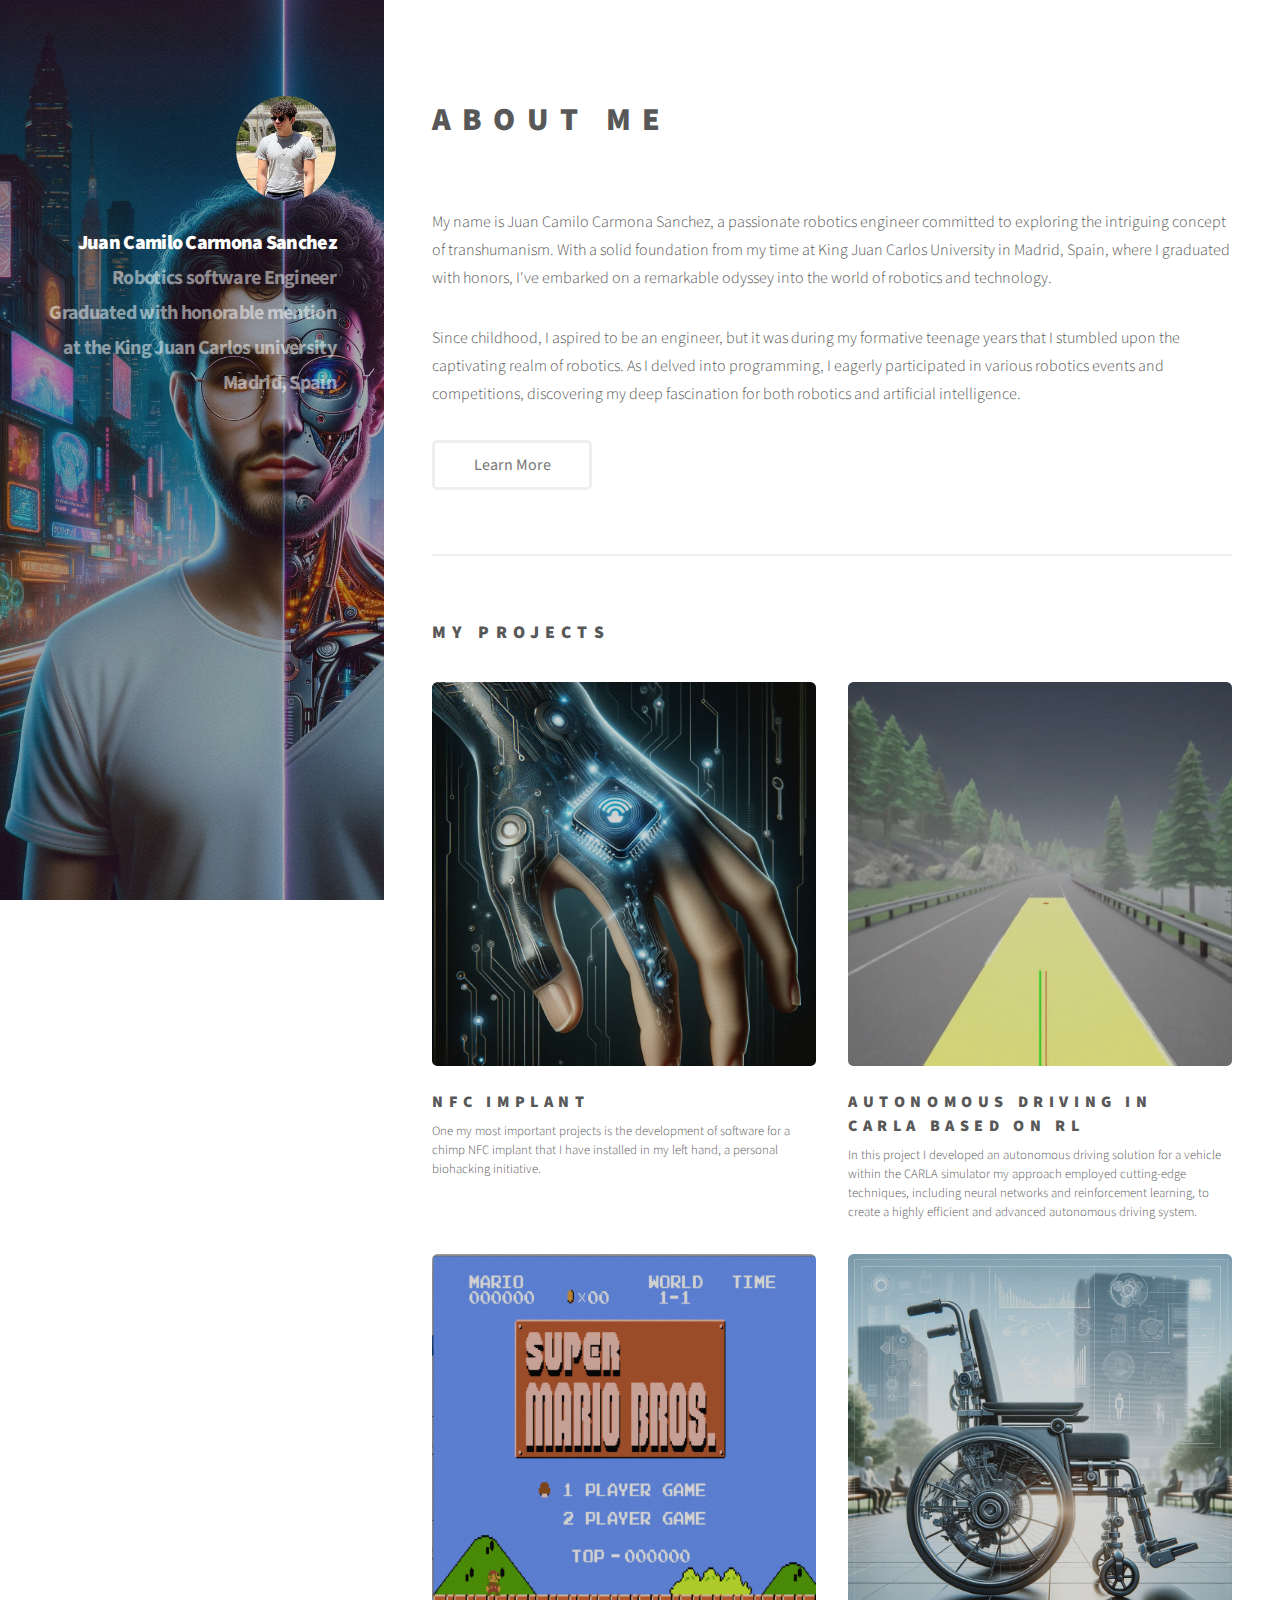
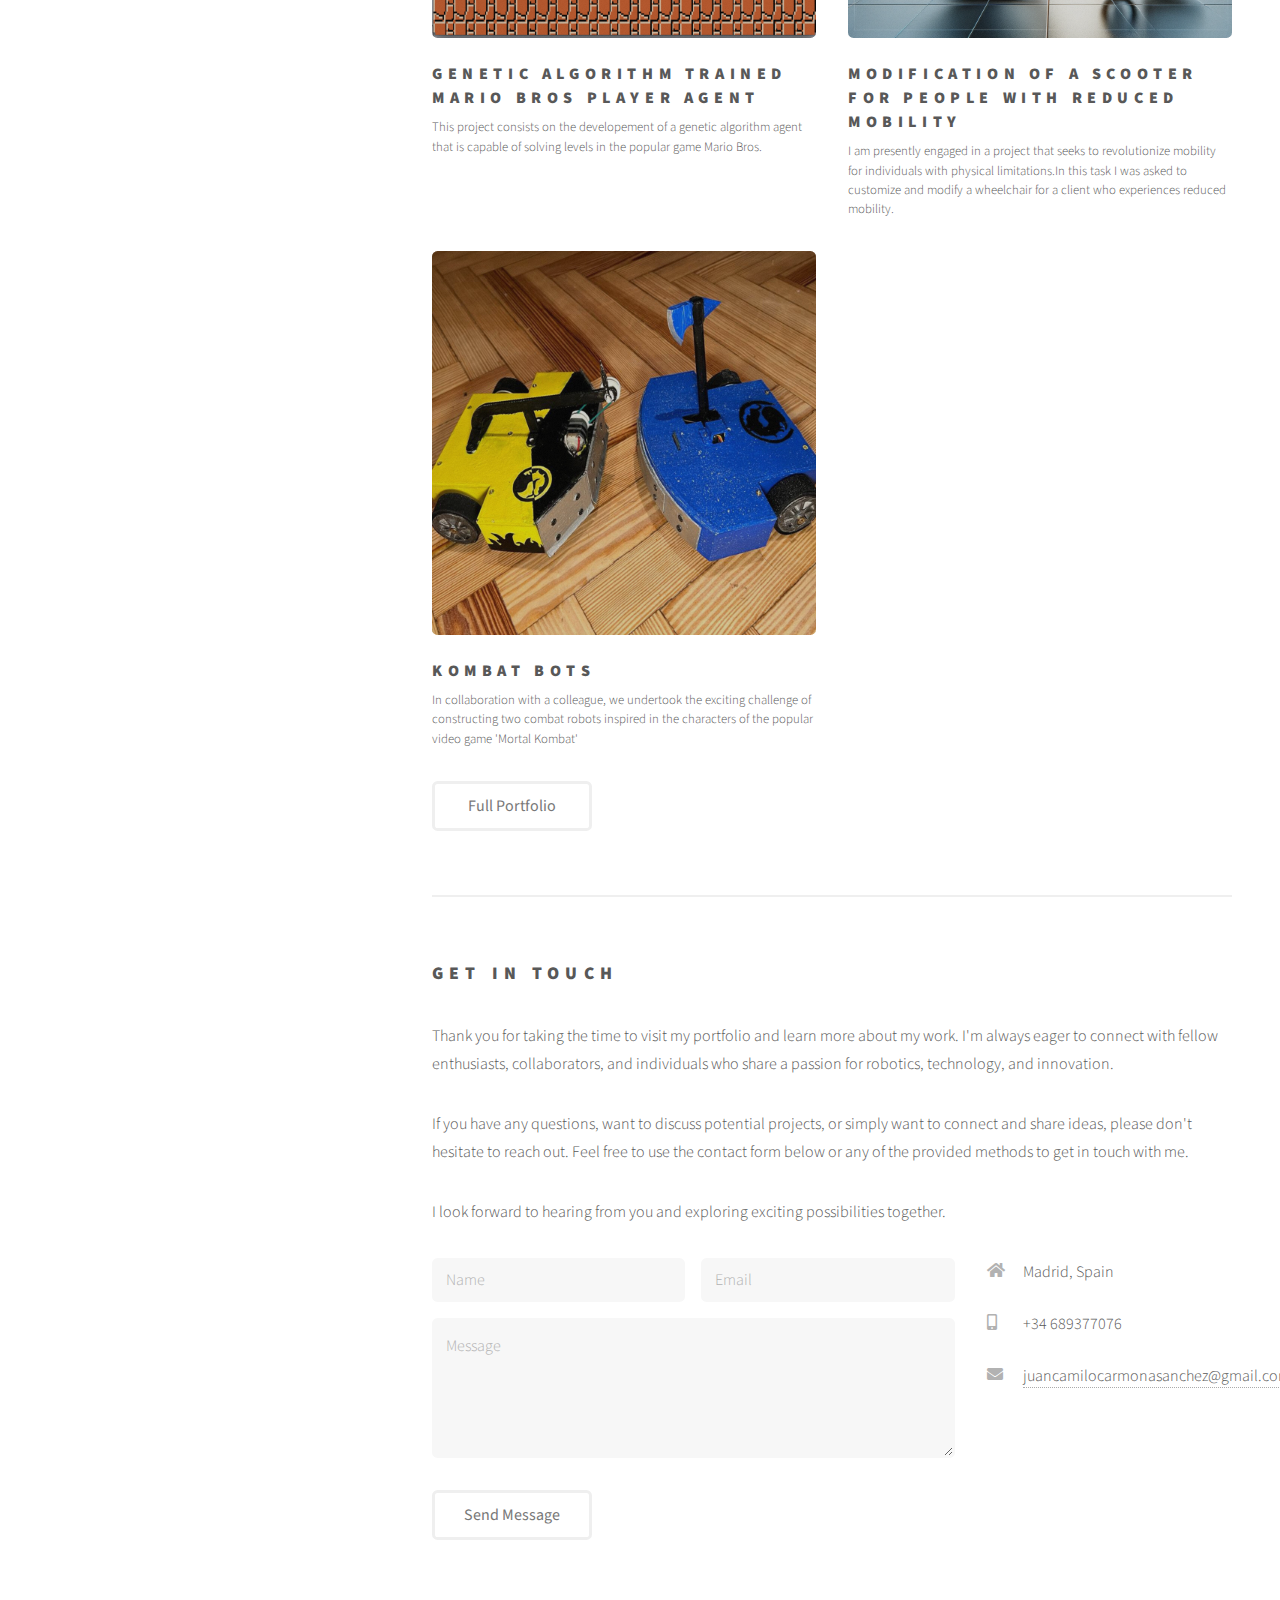
==== commit 34f209b3: "added some information to the project pages" ====
--- a/index.html
+++ b/index.html
@@ -70,7 +70,7 @@
 							</article>
 							<article class="col-6 col-12-xsmall work-item">
 								<a href="paginas/CARLA.html" class="image fit thumb"><img src="images/thumbs/autonomous_driving.jpg" alt="" /></a>
-								<h3>Autonomous driving in CARLA based on reinforcement learning</h3>
+								<h3>Autonomous driving in CARLA based on RL</h3>
 								<p>In this project I developed an autonomous driving solution for a vehicle within the CARLA simulator my approach employed cutting-edge techniques, including neural networks and reinforcement learning, to create a highly efficient and advanced autonomous driving system.</p>
 
 							</article>
@@ -81,7 +81,7 @@
 							</article>
 							<article class="col-6 col-12-xsmall work-item">
 								<a href="paginas/wheelchair.html" class="image fit thumb"><img src="images/thumbs/automatic_wheelchair.png" alt="" /></a>
-								<h3>Mechanism for the automatic spining of a scooter for people with reduced mobility</h3>
+								<h3>Modification of a scooter for people with reduced mobility</h3>
 								<p>I am presently engaged in a project that seeks to revolutionize mobility for individuals with physical limitations.In this task I was asked to customize and modify a wheelchair for a client who experiences reduced mobility.</p>
 							</article>
 							<article class="col-6 col-12-xsmall work-item">
@@ -132,324 +132,6 @@
 							</div>
 						</div>
 					</section>
-				<!-- Four -->
-				<!--
-					<section id="four">
-						<h2>Elements</h2>
-
-						<section>
-							<h4>Text</h4>
-							<p>This is <b>bold</b> and this is <strong>strong</strong>. This is <i>italic</i> and this is <em>emphasized</em>.
-							This is <sup>superscript</sup> text and this is <sub>subscript</sub> text.
-							This is <u>underlined</u> and this is code: <code>for (;;) { ... }</code>. Finally, <a href="#">this is a link</a>.</p>
-							<hr />
-							<header>
-								<h4>Heading with a Subtitle</h4>
-								<p>Lorem ipsum dolor sit amet nullam id egestas urna aliquam</p>
-							</header>
-							<p>Nunc lacinia ante nunc ac lobortis. Interdum adipiscing gravida odio porttitor sem non mi integer non faucibus ornare mi ut ante amet placerat aliquet. Volutpat eu sed ante lacinia sapien lorem accumsan varius montes viverra nibh in adipiscing blandit tempus accumsan.</p>
-							<header>
-								<h5>Heading with a Subtitle</h5>
-								<p>Lorem ipsum dolor sit amet nullam id egestas urna aliquam</p>
-							</header>
-							<p>Nunc lacinia ante nunc ac lobortis. Interdum adipiscing gravida odio porttitor sem non mi integer non faucibus ornare mi ut ante amet placerat aliquet. Volutpat eu sed ante lacinia sapien lorem accumsan varius montes viverra nibh in adipiscing blandit tempus accumsan.</p>
-							<hr />
-							<h2>Heading Level 2</h2>
-							<h3>Heading Level 3</h3>
-							<h4>Heading Level 4</h4>
-							<h5>Heading Level 5</h5>
-							<h6>Heading Level 6</h6>
-							<hr />
-							<h5>Blockquote</h5>
-							<blockquote>Fringilla nisl. Donec accumsan interdum nisi, quis tincidunt felis sagittis eget tempus euismod. Vestibulum ante ipsum primis in faucibus vestibulum. Blandit adipiscing eu felis iaculis volutpat ac adipiscing accumsan faucibus. Vestibulum ante ipsum primis in faucibus lorem ipsum dolor sit amet nullam adipiscing eu felis.</blockquote>
-							<h5>Preformatted</h5>
-							<pre><code>i = 0;
-
-while (!deck.isInOrder()) {
-print 'Iteration ' + i;
-deck.shuffle();
-i++;
-}
-
-print 'It took ' + i + ' iterations to sort the deck.';</code></pre>
-						</section>
-
-						<section>
-							<h4>Lists</h4>
-							<div class="row">
-								<div class="col-6 col-12-xsmall">
-									<h5>Unordered</h5>
-									<ul>
-										<li>Dolor pulvinar etiam magna etiam.</li>
-										<li>Sagittis adipiscing lorem eleifend.</li>
-										<li>Felis enim feugiat dolore viverra.</li>
-									</ul>
-									<h5>Alternate</h5>
-									<ul class="alt">
-										<li>Dolor pulvinar etiam magna etiam.</li>
-										<li>Sagittis adipiscing lorem eleifend.</li>
-										<li>Felis enim feugiat dolore viverra.</li>
-									</ul>
-								</div>
-								<div class="col-6 col-12-xsmall">
-									<h5>Ordered</h5>
-									<ol>
-										<li>Dolor pulvinar etiam magna etiam.</li>
-										<li>Etiam vel felis at lorem sed viverra.</li>
-										<li>Felis enim feugiat dolore viverra.</li>
-										<li>Dolor pulvinar etiam magna etiam.</li>
-										<li>Etiam vel felis at lorem sed viverra.</li>
-										<li>Felis enim feugiat dolore viverra.</li>
-									</ol>
-									<h5>Icons</h5>
-									<ul class="icons">
-										<li><a href="#" class="icon brands fa-twitter"><span class="label">Twitter</span></a></li>
-										<li><a href="#" class="icon brands fa-facebook-f"><span class="label">Facebook</span></a></li>
-										<li><a href="#" class="icon brands fa-instagram"><span class="label">Instagram</span></a></li>
-										<li><a href="#" class="icon brands fa-github"><span class="label">Github</span></a></li>
-										<li><a href="#" class="icon brands fa-dribbble"><span class="label">Dribbble</span></a></li>
-										<li><a href="#" class="icon brands fa-tumblr"><span class="label">Tumblr</span></a></li>
-									</ul>
-								</div>
-							</div>
-							<h5>Actions</h5>
-							<ul class="actions">
-								<li><a href="#" class="button primary">Default</a></li>
-								<li><a href="#" class="button">Default</a></li>
-							</ul>
-							<ul class="actions small">
-								<li><a href="#" class="button primary small">Small</a></li>
-								<li><a href="#" class="button small">Small</a></li>
-							</ul>
-							<div class="row">
-								<div class="col-6 col-12-small">
-									<ul class="actions stacked">
-										<li><a href="#" class="button primary">Default</a></li>
-										<li><a href="#" class="button">Default</a></li>
-									</ul>
-								</div>
-								<div class="col-6 col-12-small">
-									<ul class="actions stacked">
-										<li><a href="#" class="button primary small">Small</a></li>
-										<li><a href="#" class="button small">Small</a></li>
-									</ul>
-								</div>
-								<div class="col-6 col-12-small">
-									<ul class="actions stacked">
-										<li><a href="#" class="button primary fit">Default</a></li>
-										<li><a href="#" class="button fit">Default</a></li>
-									</ul>
-								</div>
-								<div class="col-6 col-12-small">
-									<ul class="actions stacked">
-										<li><a href="#" class="button primary small fit">Small</a></li>
-										<li><a href="#" class="button small fit">Small</a></li>
-									</ul>
-								</div>
-							</div>
-						</section>
-
-						<section>
-							<h4>Table</h4>
-							<h5>Default</h5>
-							<div class="table-wrapper">
-								<table>
-									<thead>
-										<tr>
-											<th>Name</th>
-											<th>Description</th>
-											<th>Price</th>
-										</tr>
-									</thead>
-									<tbody>
-										<tr>
-											<td>Item One</td>
-											<td>Ante turpis integer aliquet porttitor.</td>
-											<td>29.99</td>
-										</tr>
-										<tr>
-											<td>Item Two</td>
-											<td>Vis ac commodo adipiscing arcu aliquet.</td>
-											<td>19.99</td>
-										</tr>
-										<tr>
-											<td>Item Three</td>
-											<td> Morbi faucibus arcu accumsan lorem.</td>
-											<td>29.99</td>
-										</tr>
-										<tr>
-											<td>Item Four</td>
-											<td>Vitae integer tempus condimentum.</td>
-											<td>19.99</td>
-										</tr>
-										<tr>
-											<td>Item Five</td>
-											<td>Ante turpis integer aliquet porttitor.</td>
-											<td>29.99</td>
-										</tr>
-									</tbody>
-									<tfoot>
-										<tr>
-											<td colspan="2"></td>
-											<td>100.00</td>
-										</tr>
-									</tfoot>
-								</table>
-							</div>
-
-							<h5>Alternate</h5>
-							<div class="table-wrapper">
-								<table class="alt">
-									<thead>
-										<tr>
-											<th>Name</th>
-											<th>Description</th>
-											<th>Price</th>
-										</tr>
-									</thead>
-									<tbody>
-										<tr>
-											<td>Item One</td>
-											<td>Ante turpis integer aliquet porttitor.</td>
-											<td>29.99</td>
-										</tr>
-										<tr>
-											<td>Item Two</td>
-											<td>Vis ac commodo adipiscing arcu aliquet.</td>
-											<td>19.99</td>
-										</tr>
-										<tr>
-											<td>Item Three</td>
-											<td> Morbi faucibus arcu accumsan lorem.</td>
-											<td>29.99</td>
-										</tr>
-										<tr>
-											<td>Item Four</td>
-											<td>Vitae integer tempus condimentum.</td>
-											<td>19.99</td>
-										</tr>
-										<tr>
-											<td>Item Five</td>
-											<td>Ante turpis integer aliquet porttitor.</td>
-											<td>29.99</td>
-										</tr>
-									</tbody>
-									<tfoot>
-										<tr>
-											<td colspan="2"></td>
-											<td>100.00</td>
-										</tr>
-									</tfoot>
-								</table>
-							</div>
-						</section>
-
-						<section>
-							<h4>Buttons</h4>
-							<ul class="actions">
-								<li><a href="#" class="button primary">Primary</a></li>
-								<li><a href="#" class="button">Default</a></li>
-							</ul>
-							<ul class="actions">
-								<li><a href="#" class="button large">Large</a></li>
-								<li><a href="#" class="button">Default</a></li>
-								<li><a href="#" class="button small">Small</a></li>
-							</ul>
-							<ul class="actions fit">
-								<li><a href="#" class="button primary fit">Fit</a></li>
-								<li><a href="#" class="button fit">Fit</a></li>
-							</ul>
-							<ul class="actions fit small">
-								<li><a href="#" class="button primary fit small">Fit + Small</a></li>
-								<li><a href="#" class="button fit small">Fit + Small</a></li>
-							</ul>
-							<ul class="actions">
-								<li><a href="#" class="button primary icon solid fa-download">Icon</a></li>
-								<li><a href="#" class="button icon solid fa-download">Icon</a></li>
-							</ul>
-							<ul class="actions">
-								<li><span class="button primary disabled">Primary</span></li>
-								<li><span class="button disabled">Default</span></li>
-							</ul>
-						</section>
-
-						<section>
-							<h4>Form</h4>
-							<form method="post" action="#">
-								<div class="row gtr-uniform gtr-50">
-									<div class="col-6 col-12-xsmall">
-										<input type="text" name="demo-name" id="demo-name" value="" placeholder="Name" />
-									</div>
-									<div class="col-6 col-12-xsmall">
-										<input type="email" name="demo-email" id="demo-email" value="" placeholder="Email" />
-									</div>
-									<div class="col-12">
-										<select name="demo-category" id="demo-category">
-											<option value="">- Category -</option>
-											<option value="1">Manufacturing</option>
-											<option value="1">Shipping</option>
-											<option value="1">Administration</option>
-											<option value="1">Human Resources</option>
-										</select>
-									</div>
-									<div class="col-4 col-12-small">
-										<input type="radio" id="demo-priority-low" name="demo-priority" checked>
-										<label for="demo-priority-low">Low Priority</label>
-									</div>
-									<div class="col-4 col-12-small">
-										<input type="radio" id="demo-priority-normal" name="demo-priority">
-										<label for="demo-priority-normal">Normal Priority</label>
-									</div>
-									<div class="col-4 col-12-small">
-										<input type="radio" id="demo-priority-high" name="demo-priority">
-										<label for="demo-priority-high">High Priority</label>
-									</div>
-									<div class="col-6 col-12-small">
-										<input type="checkbox" id="demo-copy" name="demo-copy">
-										<label for="demo-copy">Email me a copy of this message</label>
-									</div>
-									<div class="col-6 col-12-small">
-										<input type="checkbox" id="demo-human" name="demo-human" checked>
-										<label for="demo-human">I am a human and not a robot</label>
-									</div>
-									<div class="col-12">
-										<textarea name="demo-message" id="demo-message" placeholder="Enter your message" rows="6"></textarea>
-									</div>
-									<div class="col-12">
-										<ul class="actions">
-											<li><input type="submit" value="Send Message" class="primary" /></li>
-											<li><input type="reset" value="Reset" /></li>
-										</ul>
-									</div>
-								</div>
-							</form>
-						</section>
-
-						<section>
-							<h4>Image</h4>
-							<h5>Fit</h5>
-							<div class="box alt">
-								<div class="row gtr-50 gtr-uniform">
-									<div class="col-12"><span class="image fit"><img src="images/fulls/05.jpg" alt="" /></span></div>
-									<div class="col-4"><span class="image fit"><img src="images/thumbs/01.jpg" alt="" /></span></div>
-									<div class="col-4"><span class="image fit"><img src="images/thumbs/02.jpg" alt="" /></span></div>
-									<div class="col-4"><span class="image fit"><img src="images/thumbs/03.jpg" alt="" /></span></div>
-									<div class="col-4"><span class="image fit"><img src="images/thumbs/04.jpg" alt="" /></span></div>
-									<div class="col-4"><span class="image fit"><img src="images/thumbs/05.jpg" alt="" /></span></div>
-									<div class="col-4"><span class="image fit"><img src="images/thumbs/06.jpg" alt="" /></span></div>
-									<div class="col-4"><span class="image fit"><img src="images/thumbs/03.jpg" alt="" /></span></div>
-									<div class="col-4"><span class="image fit"><img src="images/thumbs/02.jpg" alt="" /></span></div>
-									<div class="col-4"><span class="image fit"><img src="images/thumbs/01.jpg" alt="" /></span></div>
-								</div>
-							</div>
-							<h5>Left &amp; Right</h5>
-							<p><span class="image left"><img src="images/avatar.jpg" alt="" /></span>Fringilla nisl. Donec accumsan interdum nisi, quis tincidunt felis sagittis eget. tempus euismod. Vestibulum ante ipsum primis in faucibus vestibulum. Blandit adipiscing eu felis iaculis volutpat ac adipiscing accumsan eu faucibus. Integer ac pellentesque praesent tincidunt felis sagittis eget. tempus euismod. Vestibulum ante ipsum primis in faucibus vestibulum. Blandit adipiscing eu felis iaculis volutpat ac adipiscing accumsan eu faucibus. Integer ac pellentesque praesent. Donec accumsan interdum nisi, quis tincidunt felis sagittis eget. tempus euismod. Vestibulum ante ipsum primis in faucibus vestibulum. Blandit adipiscing eu felis iaculis volutpat ac adipiscing accumsan eu faucibus. Integer ac pellentesque praesent tincidunt felis sagittis eget. tempus euismod. Vestibulum ante ipsum primis in faucibus vestibulum. Blandit adipiscing eu felis iaculis volutpat ac adipiscing accumsan eu faucibus. Integer ac pellentesque praesent.</p>
-							<p><span class="image right"><img src="images/avatar.jpg" alt="" /></span>Fringilla nisl. Donec accumsan interdum nisi, quis tincidunt felis sagittis eget. tempus euismod. Vestibulum ante ipsum primis in faucibus vestibulum. Blandit adipiscing eu felis iaculis volutpat ac adipiscing accumsan eu faucibus. Integer ac pellentesque praesent tincidunt felis sagittis eget. tempus euismod. Vestibulum ante ipsum primis in faucibus vestibulum. Blandit adipiscing eu felis iaculis volutpat ac adipiscing accumsan eu faucibus. Integer ac pellentesque praesent. Donec accumsan interdum nisi, quis tincidunt felis sagittis eget. tempus euismod. Vestibulum ante ipsum primis in faucibus vestibulum. Blandit adipiscing eu felis iaculis volutpat ac adipiscing accumsan eu faucibus. Integer ac pellentesque praesent tincidunt felis sagittis eget. tempus euismod. Vestibulum ante ipsum primis in faucibus vestibulum. Blandit adipiscing eu felis iaculis volutpat ac adipiscing accumsan eu faucibus. Integer ac pellentesque praesent.</p>
-						</section>
-
-					</section>
-				-->
-
 			</div>
 
 		<!-- Footer -->
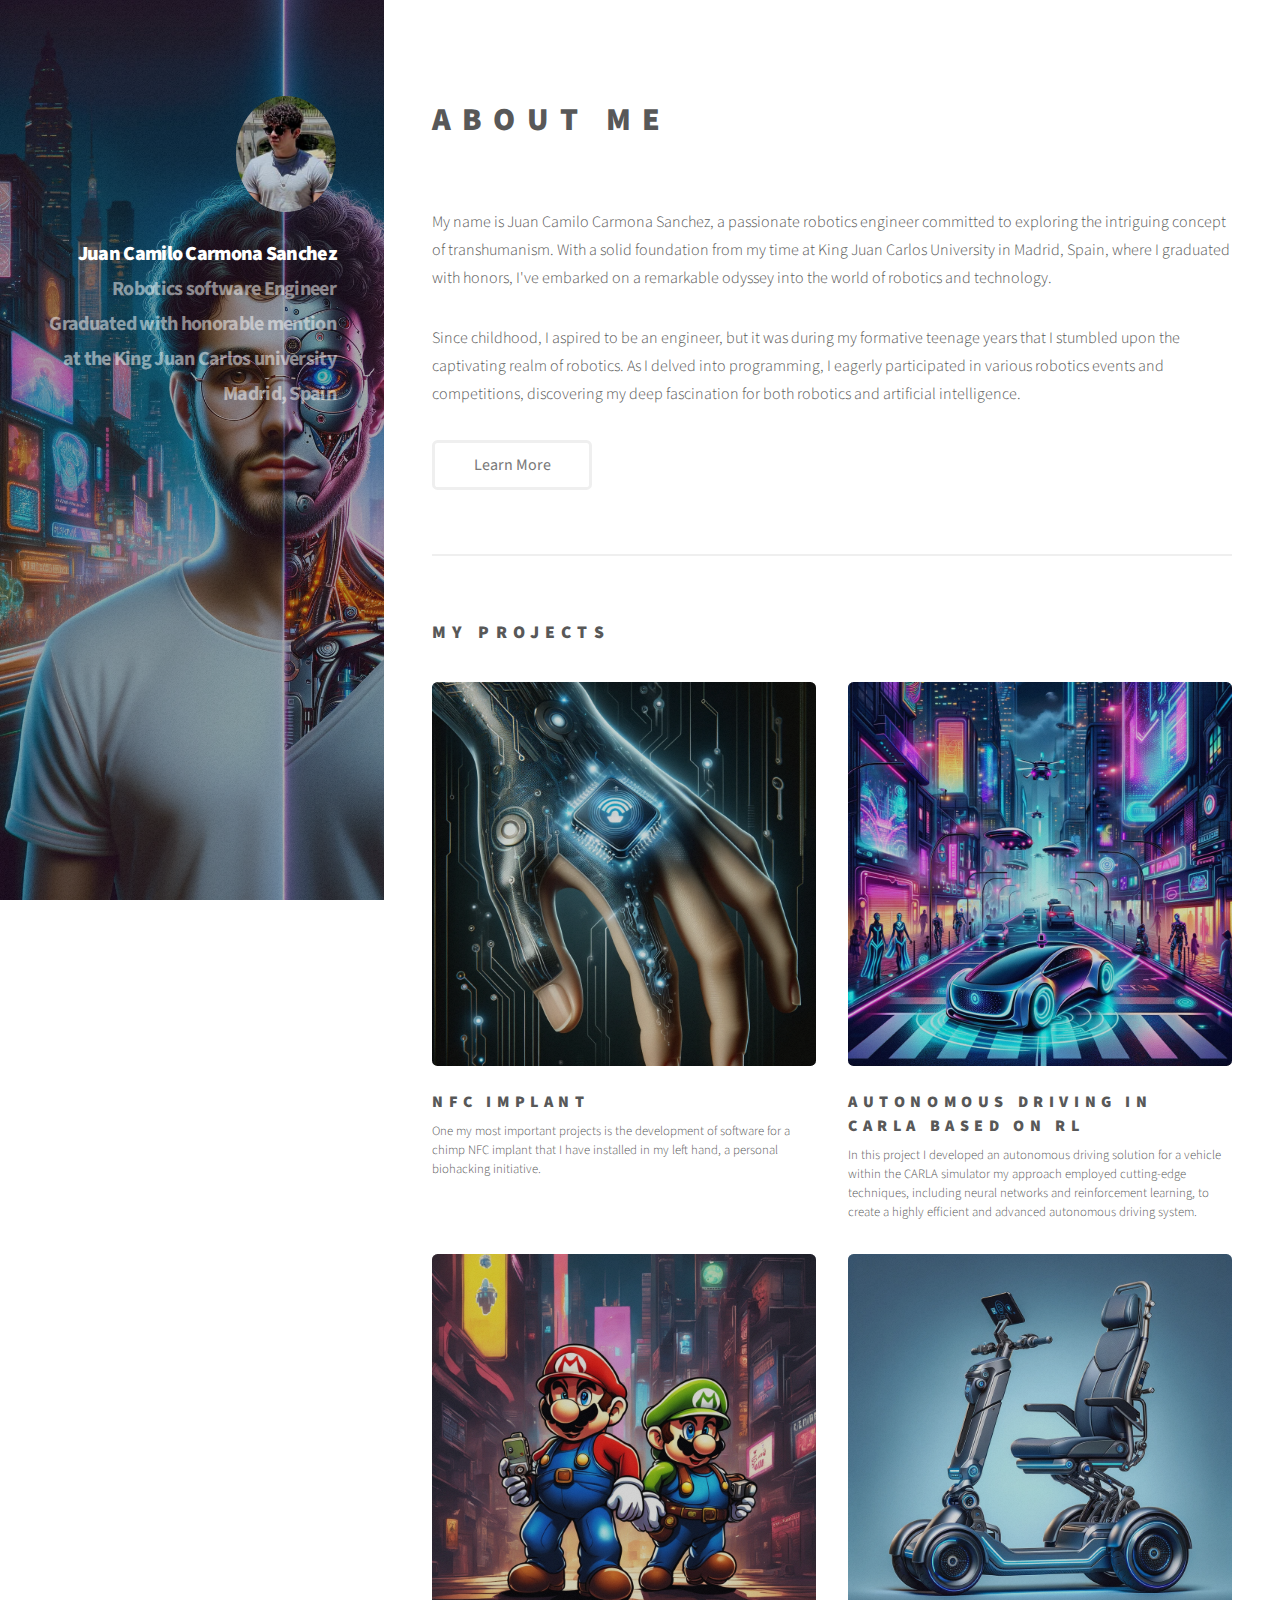
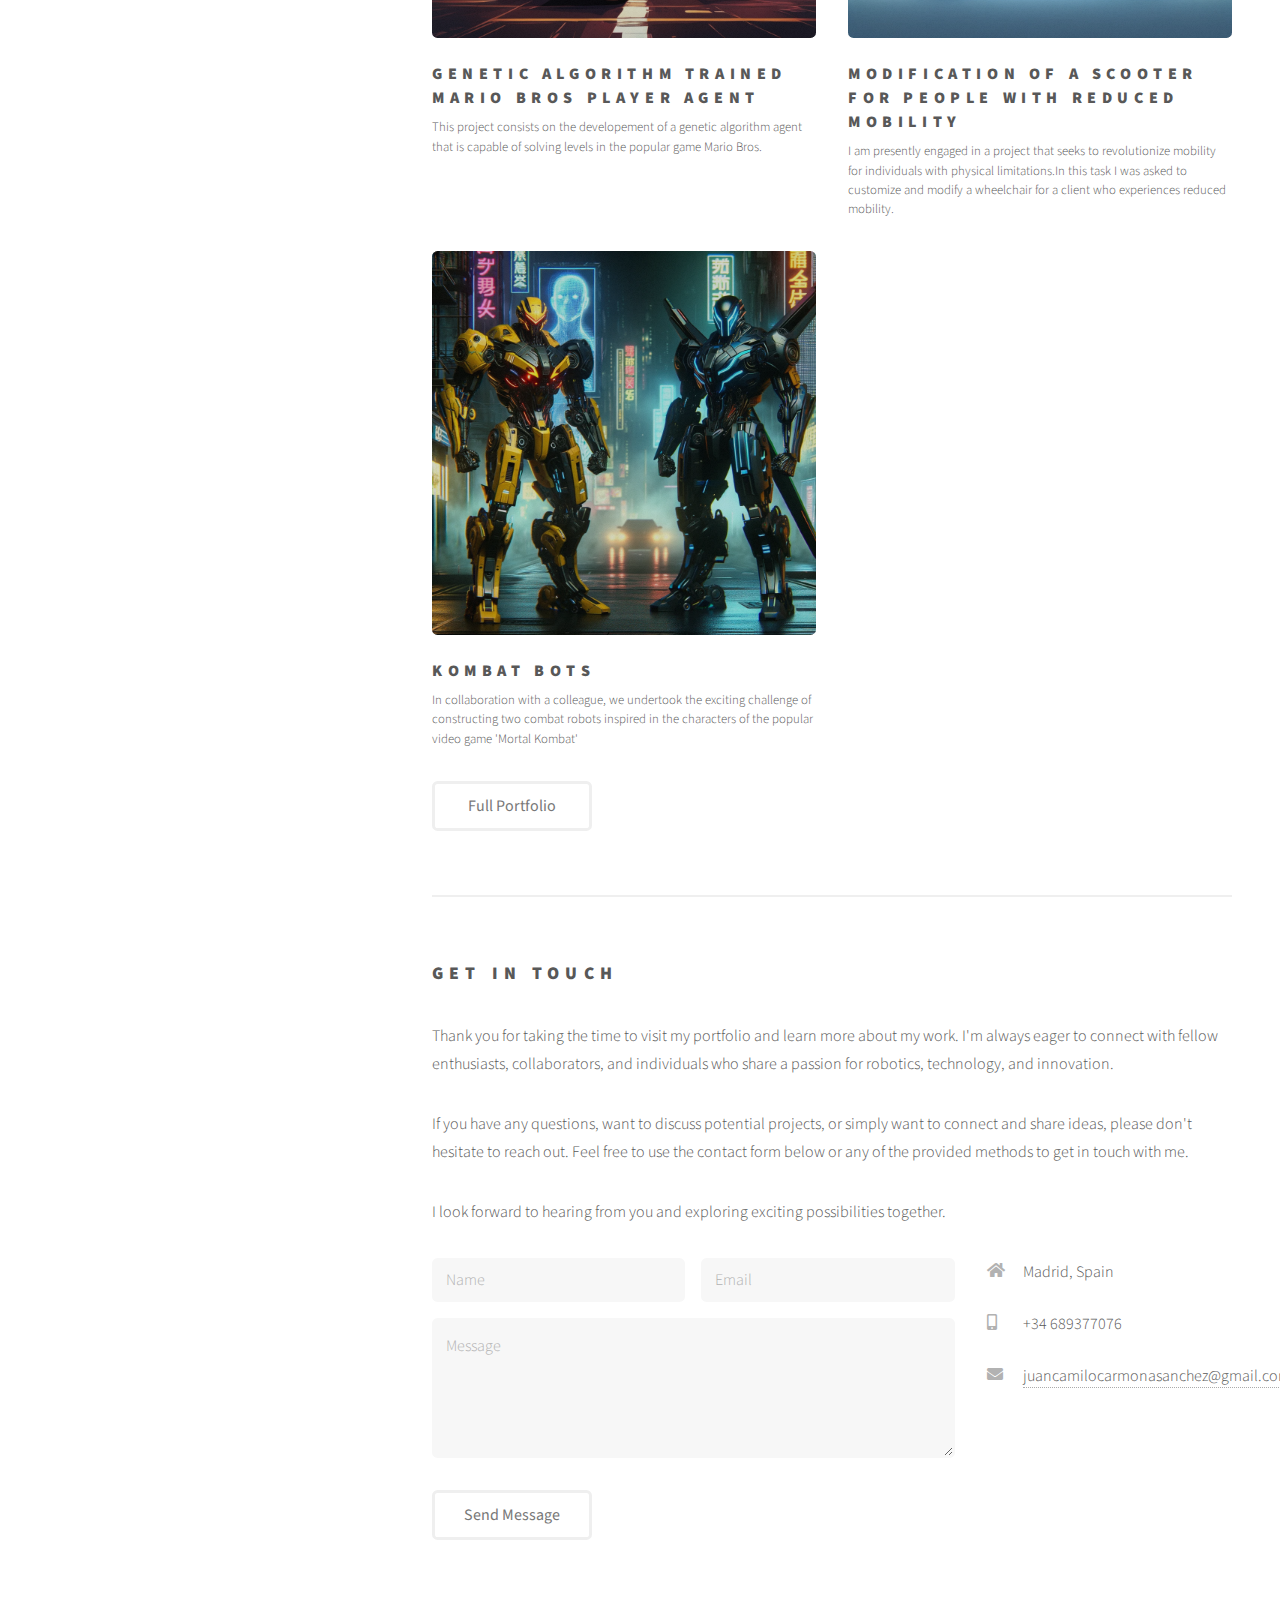
==== commit babf385e: "added some information to the first two projects" ====
--- a/index.html
+++ b/index.html
@@ -75,7 +75,7 @@
 
 							</article>
 							<article class="col-6 col-12-xsmall work-item">
-								<a href="paginas/mario.html" class="image fit thumb"><img src="images/thumbs/Mario_bors_2.jpg" alt="" /></a>
+								<a href="paginas/mario.html" class="image fit thumb"><img src="images/thumbs/Mario_bors.jpg" alt="" /></a>
 								<h3>Genetic algorithm trained Mario bros player agent</h3>
 								<p>This project consists on the developement of a genetic algorithm agent that is capable of solving levels in the popular game Mario Bros.</p>
 							</article>
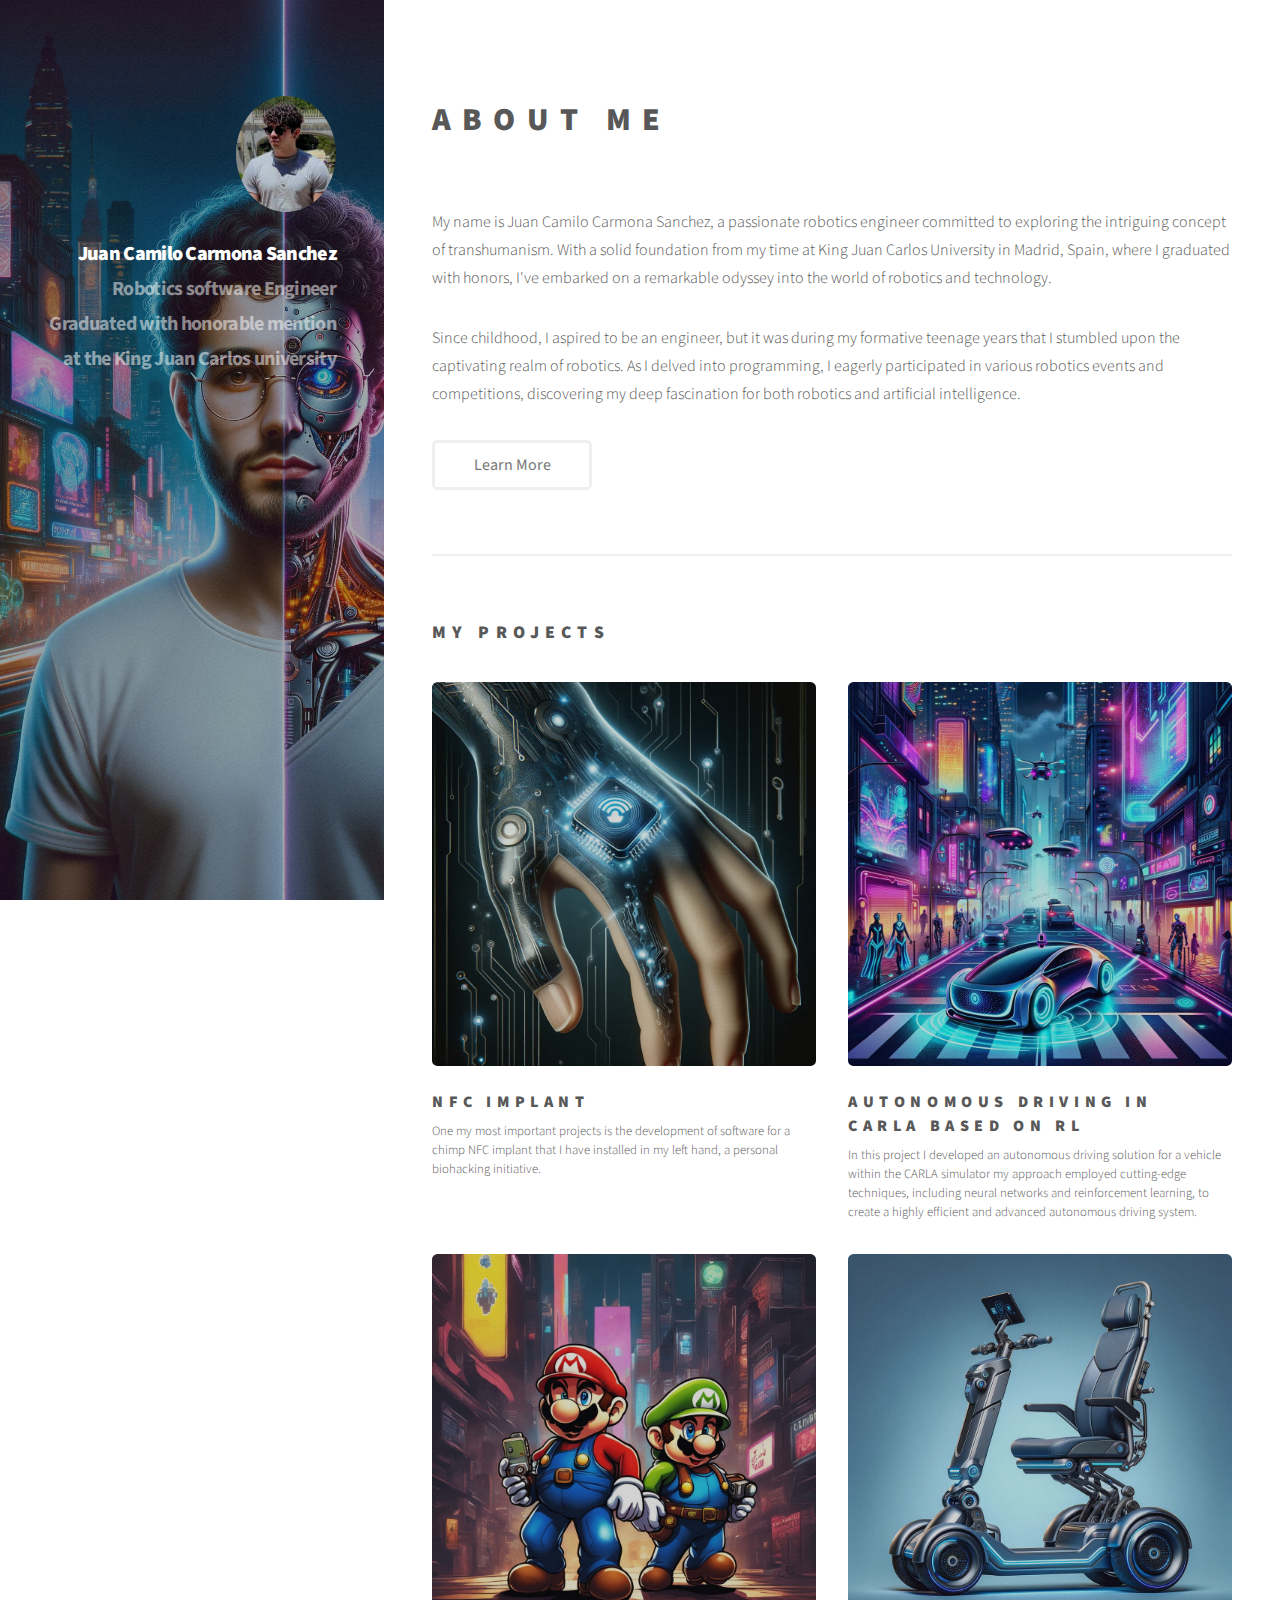
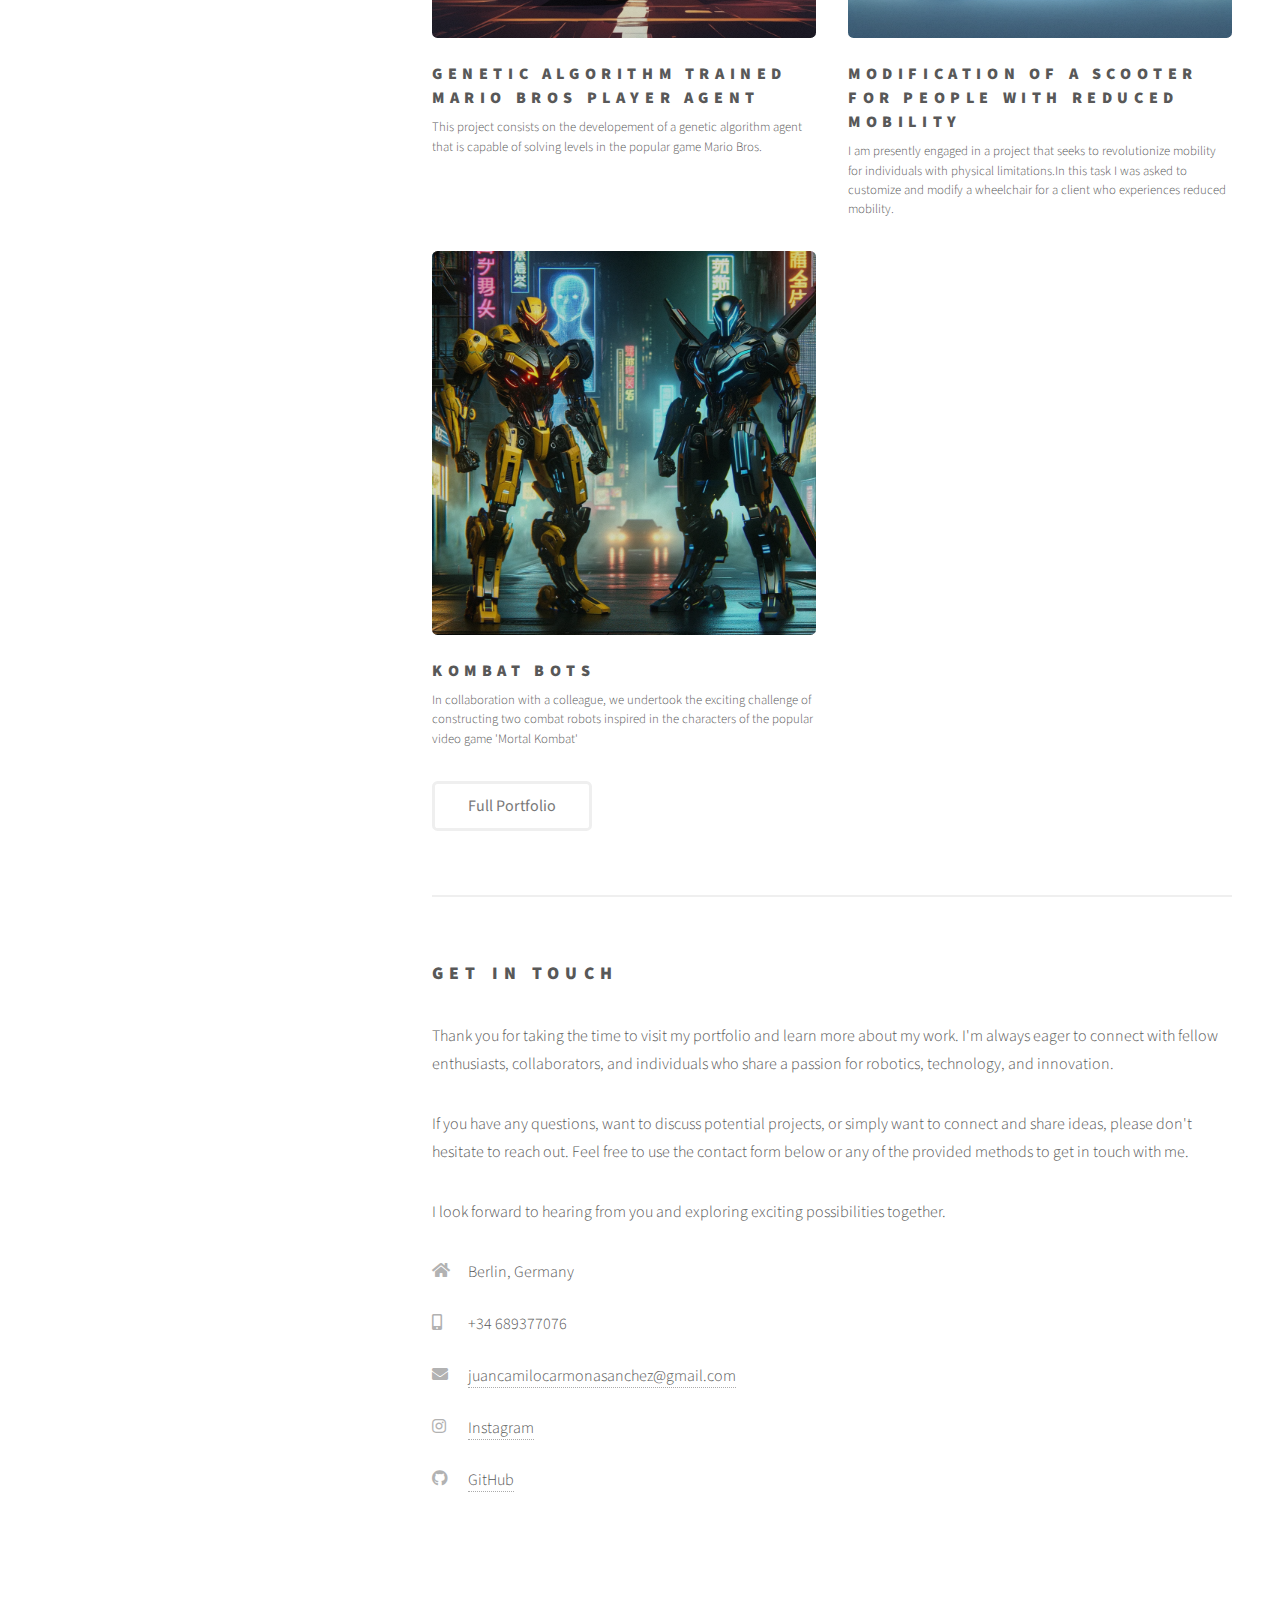
==== commit 6324c826: "eliminated profile picture for small devices" ====
--- a/index.html
+++ b/index.html
@@ -1,12 +1,8 @@
 <!DOCTYPE HTML>
-<!--
-	Strata by HTML5 UP
-	html5up.net | @ajlkn
-	Free for personal and commercial use under the CCA 3.0 license (html5up.net/licensetwitter)
--->
+
 <html>
 	<head>
-		<title>Strata by HTML5 UP</title>
+		<title>Juan Camilo carmona</title>
 		<meta charset="utf-8" />
 		<meta name="viewport" content="width=device-width, initial-scale=1, user-scalable=no" />
 		<link rel="stylesheet" href="assets/css/main.css" />
@@ -20,8 +16,7 @@
 					<h1><strong>Juan Camilo Carmona Sanchez</strong><br />
 					Robotics software Engineer<br />
 					Graduated with honorable mention<br />
-					at the King Juan Carlos university<br />
-					          Madrid, Spain</h1>
+					at the King Juan Carlos university<br /> </h1>
 				</div>
 			</header>
 
@@ -102,23 +97,11 @@
 						<p>If you have any questions, want to discuss potential projects, or simply want to connect and share ideas, please don't hesitate to reach out. Feel free to use the contact form below or any of the provided methods to get in touch with me.</p>
 						<p>I look forward to hearing from you and exploring exciting possibilities together.</p>
 						<div class="row">
-							<div class="col-8 col-12-small">
-								<form method="post" action="#">
-									<div class="row gtr-uniform gtr-50">
-										<div class="col-6 col-12-xsmall"><input type="text" name="name" id="name" placeholder="Name" /></div>
-										<div class="col-6 col-12-xsmall"><input type="email" name="email" id="email" placeholder="Email" /></div>
-										<div class="col-12"><textarea name="message" id="message" placeholder="Message" rows="4"></textarea></div>
-									</div>
-								</form>
-								<ul class="actions">
-									<li><input type="submit" value="Send Message" /></li>
-								</ul>
-							</div>
 							<div class="col-4 col-12-small">
 								<ul class="labeled-icons">
 									<li>
 										<h3 class="icon solid fa-home"><span class="label">Address</span></h3>
-										Madrid, Spain
+										Berlin, Germany
 									</li>
 									<li>
 										<h3 class="icon solid fa-mobile-alt"><span class="label">Phone</span></h3>
@@ -128,6 +111,15 @@
 										<h3 class="icon solid fa-envelope"><span class="label">Email</span></h3>
 										<a href="#">juancamilocarmonasanchez@gmail.com</a>
 									</li>
+									<li>
+										<h3 class="icon brands fa-instagram"><span class="label">Instagram</span></h3>
+										<a href="https://www.instagram.com/j.camilo.cs/">Instagram</a>
+									</li>
+									<li>
+										<h3 class="icon brands fa-github"><span class="label">GitHub</span></h3>
+										<a href="https://github.com/camilo-0715">GitHub</a>
+									</li>
+									
 								</ul>
 							</div>
 						</div>
--- a/assets/css/main.css
+++ b/assets/css/main.css
@@ -1,11 +1,6 @@
 @import url("fontawesome-all.min.css");
 @import url("https://fonts.googleapis.com/css?family=Source+Sans+Pro:400,400italic");
 
-/*
-	Strata by HTML5 UP
-	html5up.net | @ajlkn
-	Free for personal and commercial use under the CCA 3.0 license (html5up.net/license)
-*/
 
 html, body, div, span, applet, object,
 iframe, h1, h2, h3, h4, h5, h6, p, blockquote,
@@ -3151,91 +3146,98 @@
 
 /* Small */
 
-	@media screen and (max-width: 736px) {
-
-		/* Basic */
-
-			h1 {
-				font-size: 1.5em;
-			}
-
-			h2 {
-				font-size: 1.2em;
-			}
-
-			h3 {
-				font-size: 1em;
-			}
-
-		/* Section/Article */
-
-			section.special, article.special {
-				text-align: center;
-			}
-
-			header.major h2 {
-				font-size: 1.35em;
-			}
-
-		/* List */
-
-			ul.labeled-icons li {
-				padding-left: 2em;
-			}
-
-				ul.labeled-icons li h3 {
-					line-height: 1.75em;
-				}
+@media screen and (max-width: 736px) {
+
+    /* Basic */
+
+    h1 {
+        font-size: 1.5em;
+    }
+
+    h2 {
+        font-size: 1.2em;
+    }
+
+    h3 {
+        font-size: 1em;
+    }
+
+    /* Section/Article */
+
+    section.special, article.special {
+        text-align: center;
+    }
+
+    header.major h2 {
+        font-size: 1.35em;
+    }
+
+    /* List */
+
+    ul.labeled-icons li {
+        padding-left: 2em;
+    }
+
+    ul.labeled-icons li h3 {
+        line-height: 1.75em;
+    }
+
+    /* Header */
+
+	#header {
+		padding: 2.25em 1.5em;
+		position: relative;
+	}
+	
+	/* Ocultar la imagen de perfil */
+	.image.avatar {
+		display: none; /* Esto oculta la imagen de perfil en dispositivos pequeños */
+	}
+
+    /* Footer */
+
+    #footer {
+        padding: 2.25em 1.5em;
+    }
+
+    /* Main */
+
+    #main {
+        padding: 2.25em 1.5em 0.25em 1.5em;
+    }
+
+    #main > section {
+        margin: 2.25em 0 0 0;
+        padding: 2.25em 0 0 0;
+    }
+
+    /* Poptrox */
+
+    .poptrox-popup {
+        border-radius: 0;
+    }
+
+    .poptrox-popup .nav-next:before,
+    .poptrox-popup .nav-previous:before {
+        margin-top: -1em;
+    }
+
+}
+
+/* XSmall */
+
+	@media screen and (max-width: 480px) {
 
 		/* Header */
 
-			#header {
-				padding: 2.25em 1.5em;
-			}
-
-				#header h1 {
-					font-size: 1.35em;
-				}
-
-		/* Footer */
-
-			#footer {
-				padding: 2.25em 1.5em;
-			}
-
-		/* Main */
-
-			#main {
-				padding: 2.25em 1.5em 0.25em 1.5em;
-			}
-
-				#main > section {
-					margin: 2.25em 0 0 0;
-					padding: 2.25em 0 0 0;
-				}
-
-		/* Poptrox */
-
-			.poptrox-popup {
-				border-radius: 0;
-			}
-
-				.poptrox-popup .nav-next:before,
-				.poptrox-popup .nav-previous:before {
-					margin-top: -1em;
-				}
-
-	}
-
-/* XSmall */
-
-	@media screen and (max-width: 480px) {
-
-		/* Header */
-
-			#header {
-				padding: 4.5em 1.5em;
-			}
+		#header {
+			padding: 4.5em 1.5em;
+		}
+		
+		/* Ocultar la imagen de perfil */
+		.image.avatar {
+			display: none; /* Esto oculta la imagen de perfil en dispositivos muy pequeños */
+		}
 
 				#header h1 br {
 					display: none;
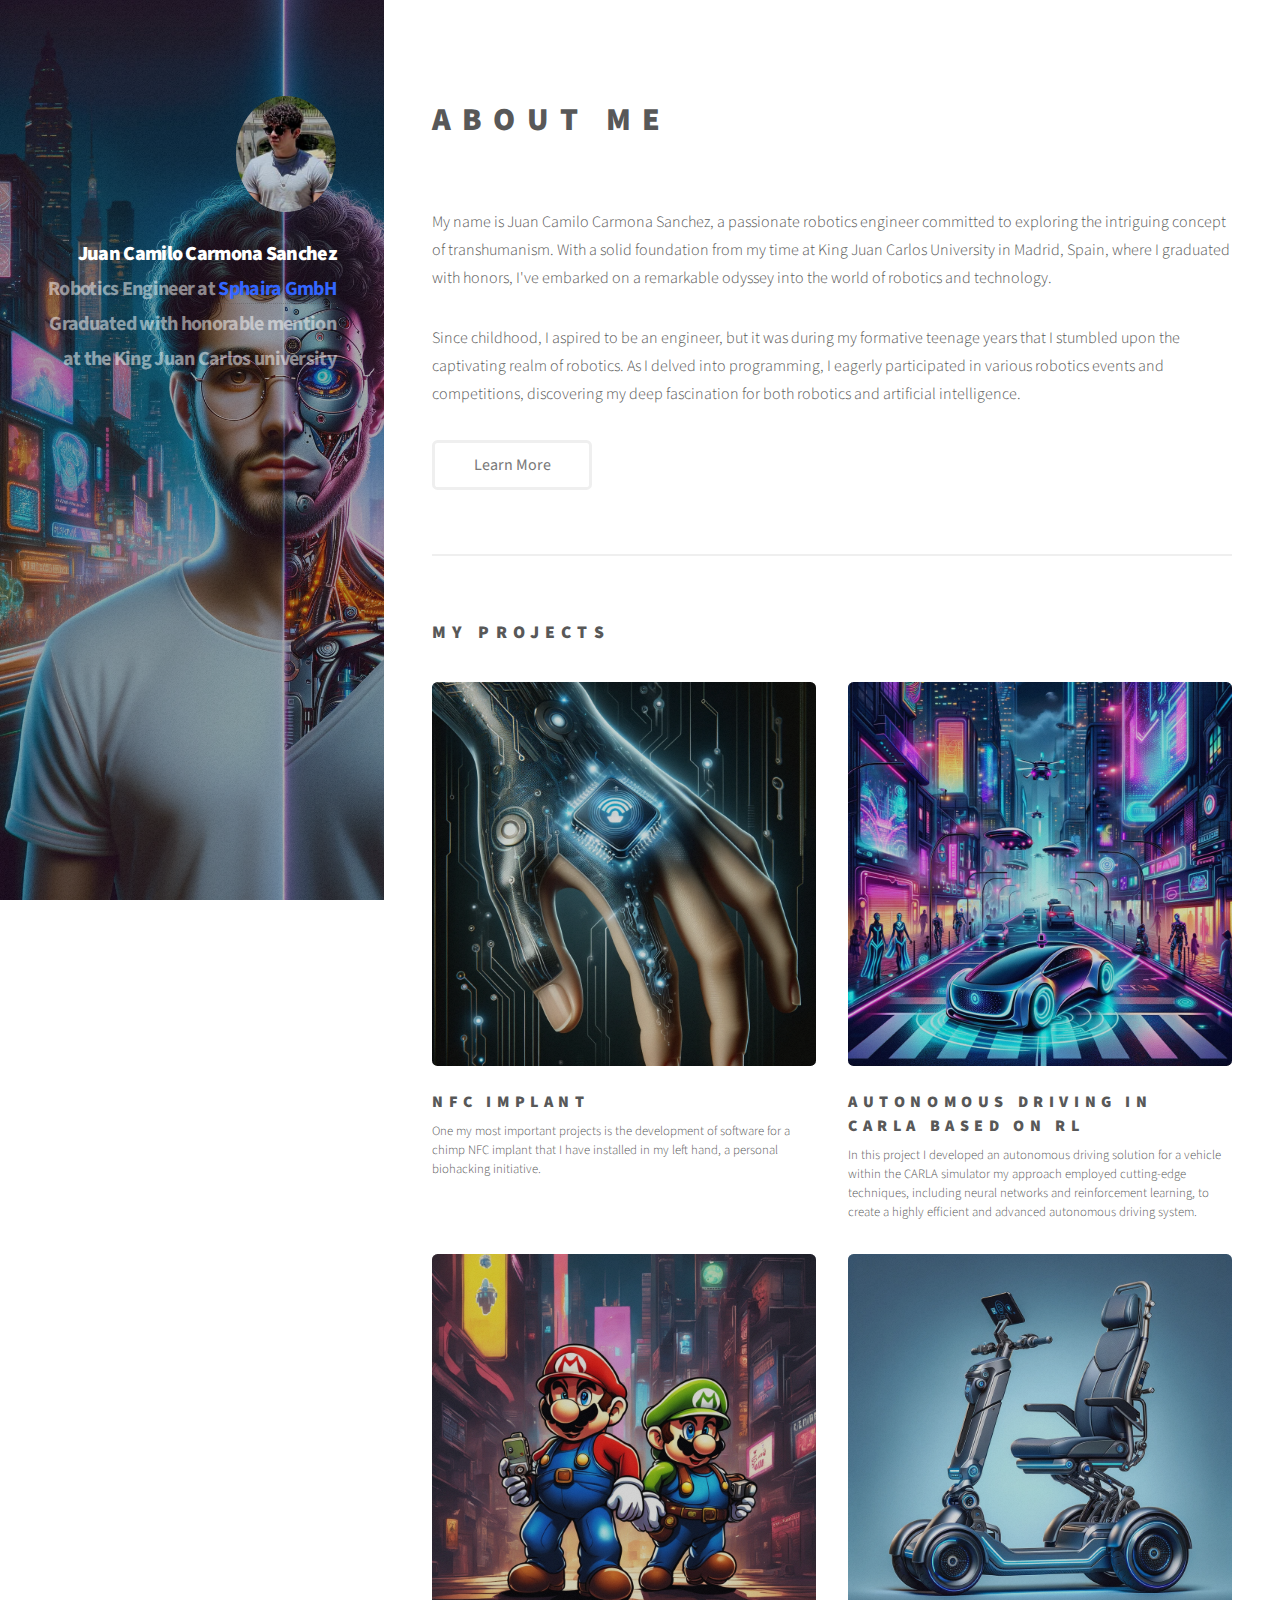
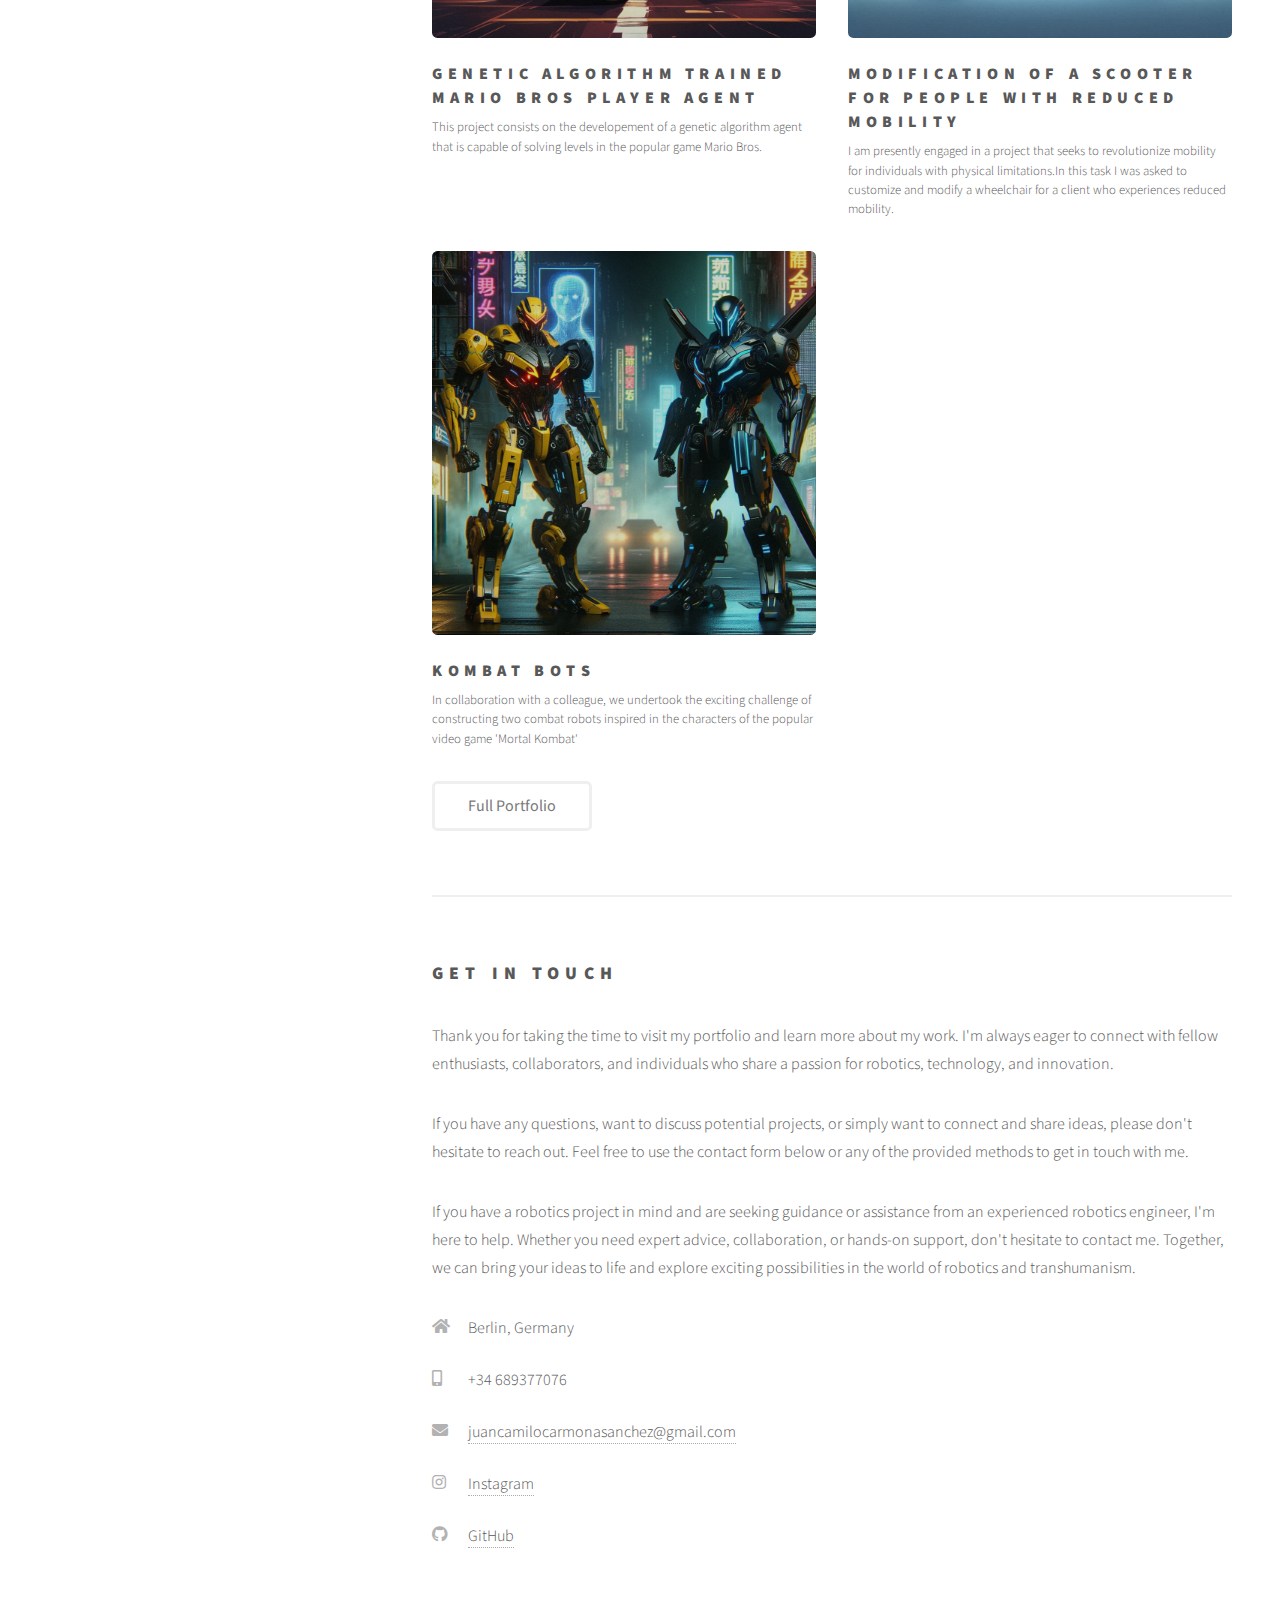
==== commit a3c30dfe: "added information about sphaira" ====
--- a/index.html
+++ b/index.html
@@ -14,7 +14,7 @@
 				<div class="inner">
 					<a href="#" class="image avatar"><img src="images/avatar.jpg" alt="" /></a>
 					<h1><strong>Juan Camilo Carmona Sanchez</strong><br />
-					Robotics software Engineer<br />
+						Robotics Engineer at <a href="https://sphaira.com" target="_blank" style="color: #3366FF; text-decoration: none; font-weight: bold;">Sphaira GmbH</a><br />
 					Graduated with honorable mention<br />
 					at the King Juan Carlos university<br /> </h1>
 				</div>
@@ -36,6 +36,7 @@
 						<p>My life's journey has led me to diverse corners of the world, including Colombia, China, the Canary Islands, and Madrid. These experiences have not only enriched my knowledge but also fostered my adaptability in diverse environments, a skill I consider invaluable.</p>
 						<p>Beyond my engineering prowess, I am a passionate advocate for transhumanism, envisioning a world where humans and technology coexist symbiotically. My heart lies in the field of biorobotics, where I am particularly intrigued by implants, exoskeletons, and all forms of robotics technology that bridge the gap between humanity and technology.</p>
 						<p>I am committed to contributing to the creation of a world where humans and technology harmoniously merge, enhancing our capabilities and improving the human condition. Join me on this extraordinary journey where we explore the limitless potential of human-technology symbiosis.</p>
+						<p>Currently, I work as a robotics engineer at Sphaira in Berlin, Germany. My role at the company involves designing, programmed and building autonomous vehicles for intrahospital transportation of both humans and goods. For more information, visit the <a href="https://www.meet-moby.com/" target="_blank" style="color: #3366FF; text-decoration: none; font-weight: bold;">Sphaira website</a>.</p>
 					</div>
 					<ul class="actions">
 						<li><a href="#" class="button" onclick="toggleContent()">Learn More</a></li>
@@ -91,39 +92,38 @@
 					</section>
 
 				<!-- Three -->
-					<section id="three">
-						<h2>Get In Touch</h2>
-						<p>Thank you for taking the time to visit my portfolio and learn more about my work. I'm always eager to connect with fellow enthusiasts, collaborators, and individuals who share a passion for robotics, technology, and innovation.</p>
-						<p>If you have any questions, want to discuss potential projects, or simply want to connect and share ideas, please don't hesitate to reach out. Feel free to use the contact form below or any of the provided methods to get in touch with me.</p>
-						<p>I look forward to hearing from you and exploring exciting possibilities together.</p>
-						<div class="row">
-							<div class="col-4 col-12-small">
-								<ul class="labeled-icons">
-									<li>
-										<h3 class="icon solid fa-home"><span class="label">Address</span></h3>
-										Berlin, Germany
-									</li>
-									<li>
-										<h3 class="icon solid fa-mobile-alt"><span class="label">Phone</span></h3>
-										+34 689377076
-									</li>
-									<li>
-										<h3 class="icon solid fa-envelope"><span class="label">Email</span></h3>
-										<a href="#">juancamilocarmonasanchez@gmail.com</a>
-									</li>
-									<li>
-										<h3 class="icon brands fa-instagram"><span class="label">Instagram</span></h3>
-										<a href="https://www.instagram.com/j.camilo.cs/">Instagram</a>
-									</li>
-									<li>
-										<h3 class="icon brands fa-github"><span class="label">GitHub</span></h3>
-										<a href="https://github.com/camilo-0715">GitHub</a>
-									</li>
-									
-								</ul>
-							</div>
+				<section id="three">
+					<h2>Get In Touch</h2>
+					<p>Thank you for taking the time to visit my portfolio and learn more about my work. I'm always eager to connect with fellow enthusiasts, collaborators, and individuals who share a passion for robotics, technology, and innovation.</p>
+					<p>If you have any questions, want to discuss potential projects, or simply want to connect and share ideas, please don't hesitate to reach out. Feel free to use the contact form below or any of the provided methods to get in touch with me.</p>
+					<p>If you have a robotics project in mind and are seeking guidance or assistance from an experienced robotics engineer, I'm here to help. Whether you need expert advice, collaboration, or hands-on support, don't hesitate to contact me. Together, we can bring your ideas to life and explore exciting possibilities in the world of robotics and transhumanism.</p>
+					<div class="row">
+						<div class="col-4 col-12-small">
+							<ul class="labeled-icons">
+								<li>
+									<h3 class="icon solid fa-home"><span class="label">Address</span></h3>
+									Berlin, Germany
+								</li>
+								<li>
+									<h3 class="icon solid fa-mobile-alt"><span class="label">Phone</span></h3>
+									+34 689377076
+								</li>
+								<li>
+									<h3 class="icon solid fa-envelope"><span class="label">Email</span></h3>
+									<a href="mailto:juancamilocarmonasanchez@gmail.com">juancamilocarmonasanchez@gmail.com</a>
+								</li>
+								<li>
+									<h3 class="icon brands fa-instagram"><span class="label">Instagram</span></h3>
+									<a href="https://www.instagram.com/j.camilo.cs/">Instagram</a>
+								</li>
+								<li>
+									<h3 class="icon brands fa-github"><span class="label">GitHub</span></h3>
+									<a href="https://github.com/camilo-0715">GitHub</a>
+								</li>
+							</ul>
 						</div>
-					</section>
+					</div>
+				</section>
 			</div>
 
 		<!-- Footer -->
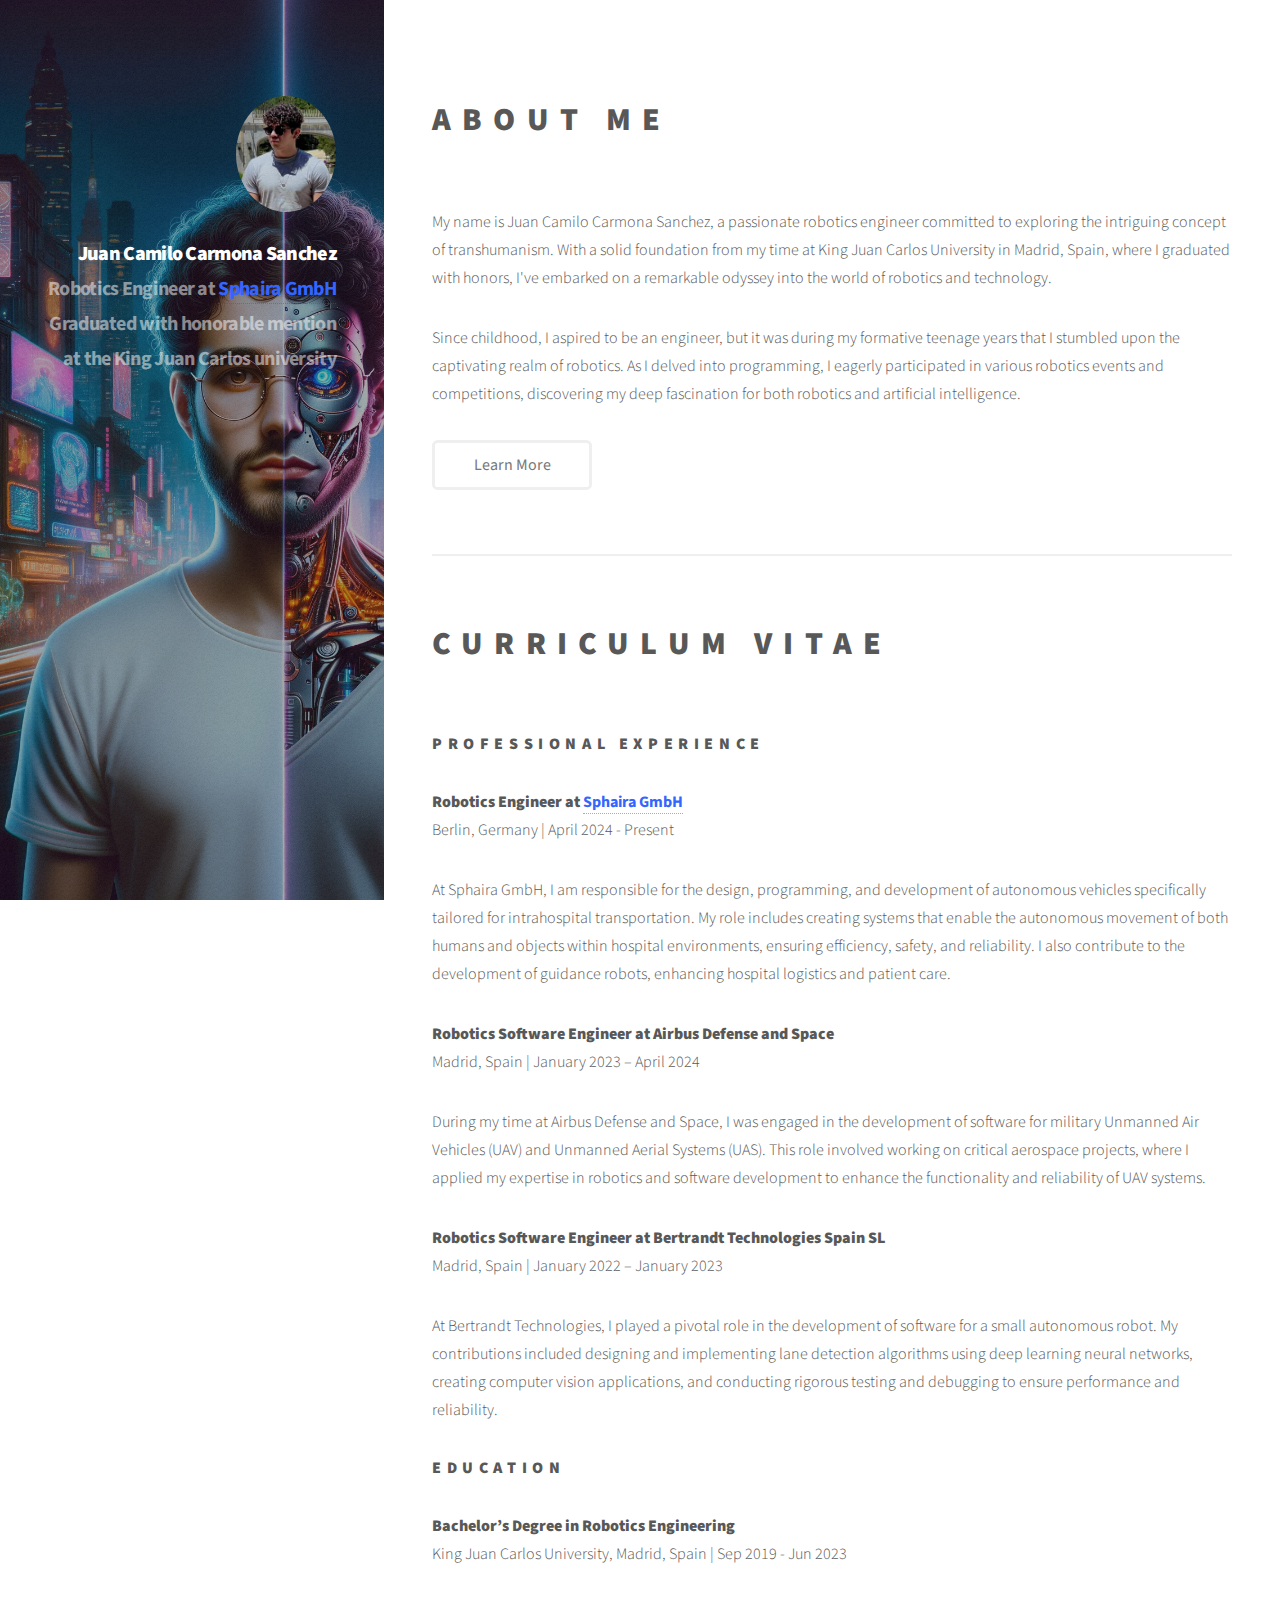
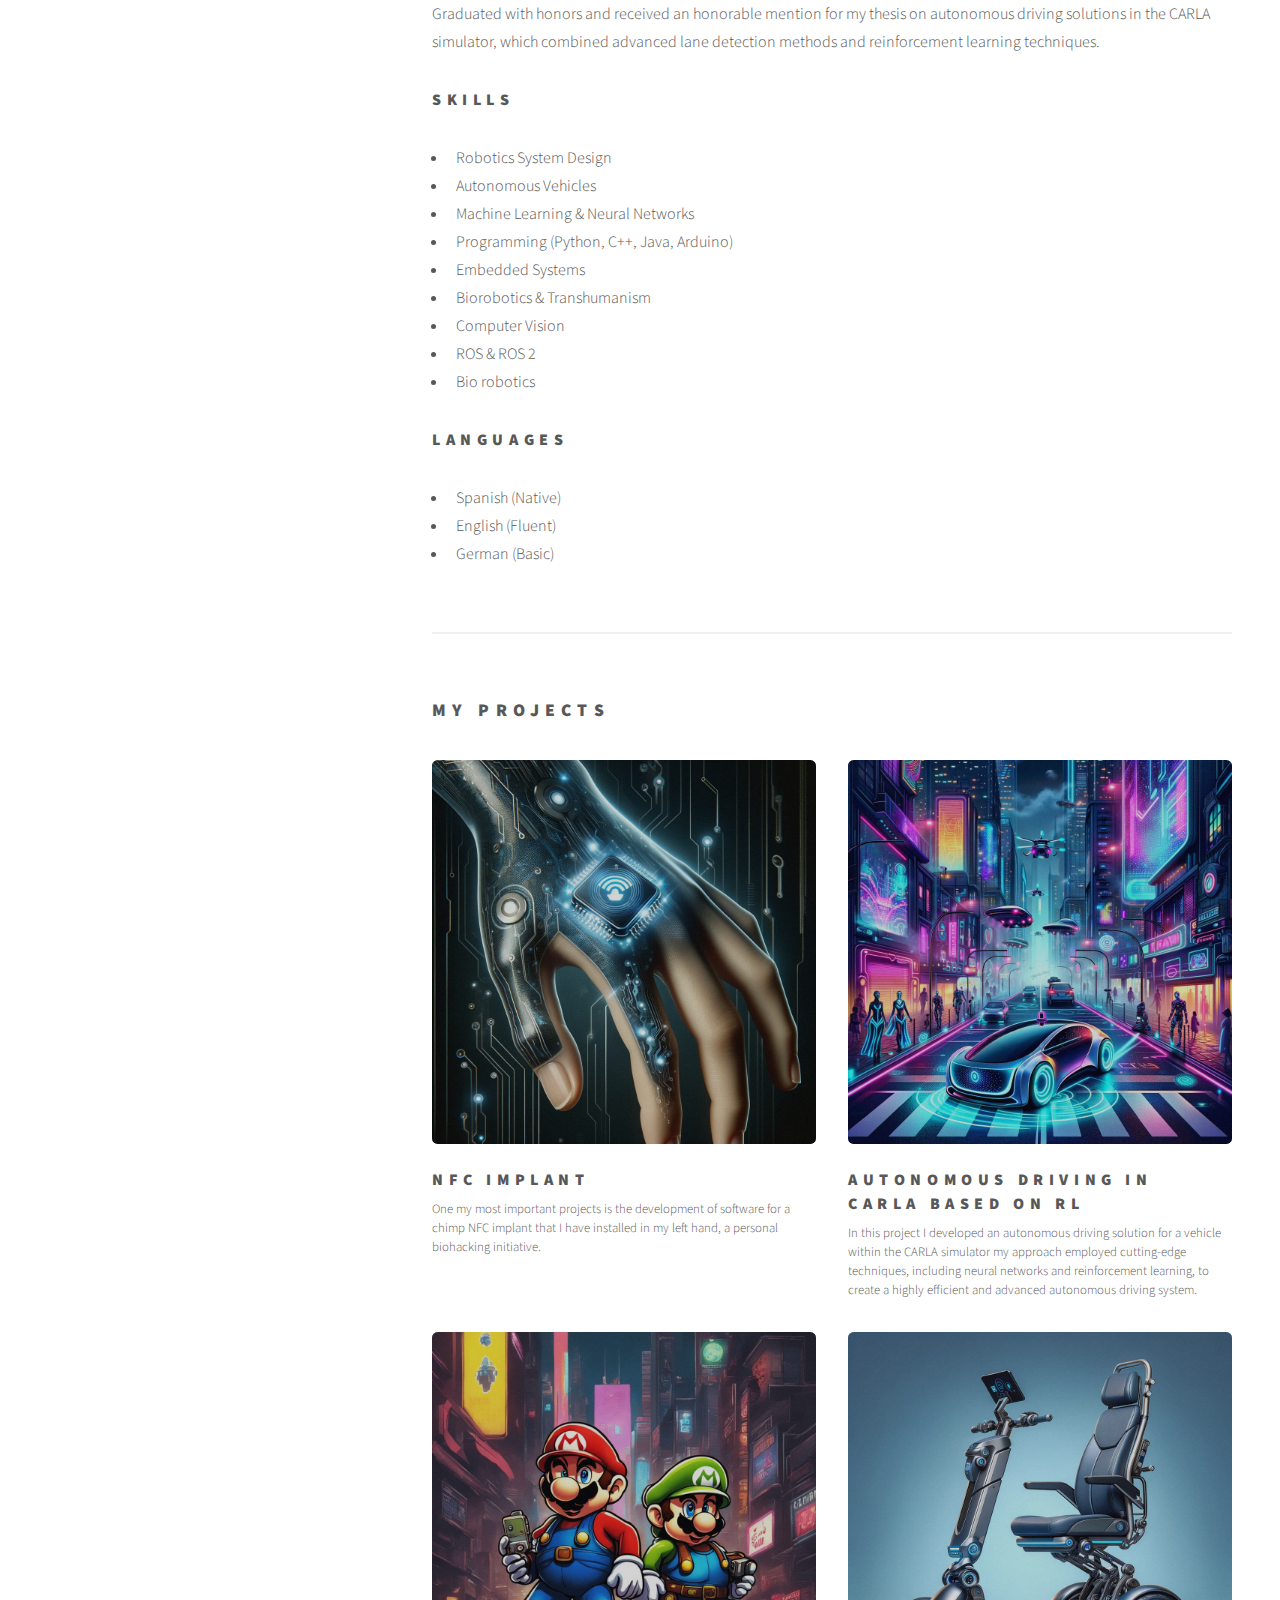
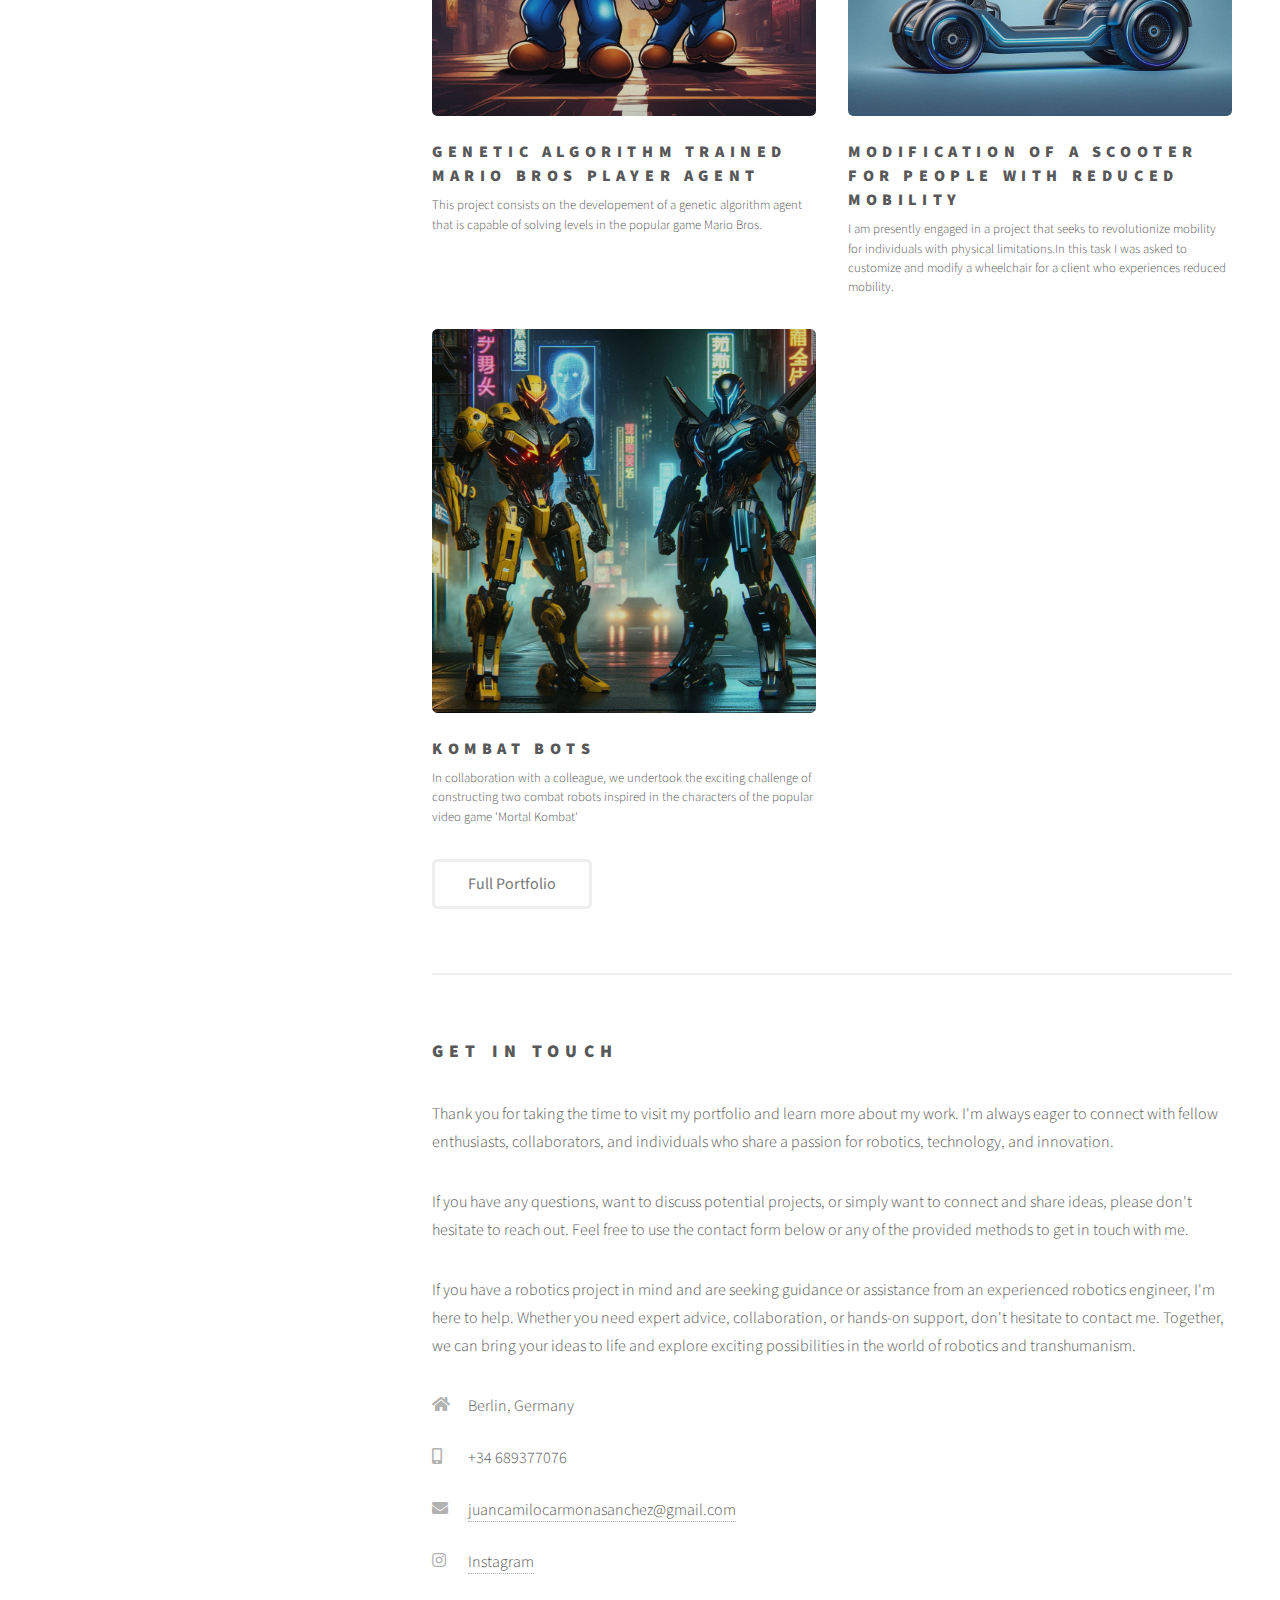
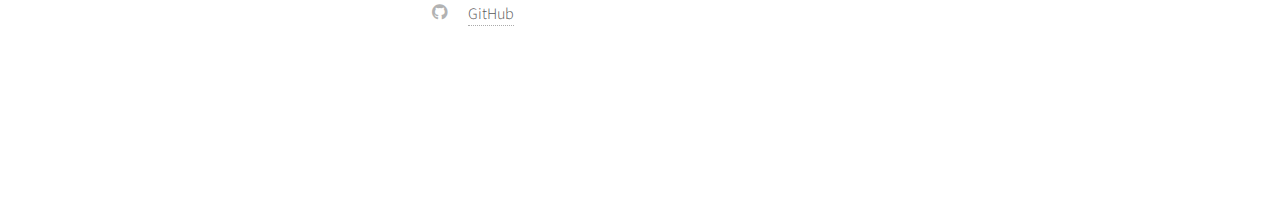
==== commit 36cb6d67: "added curriculum vitae" ====
--- a/index.html
+++ b/index.html
@@ -55,41 +55,87 @@
 						}
 					}
 				</script>
-				<!-- Two -->
-					<section id="two">
-						<h2>My projects</h2>
-						<div class="row">
-							<article class="col-6 col-12-xsmall work-item">
-								<a href="paginas/nfc_implant.html" class="image fit thumb"><img src="images/thumbs/NFC_implant.png" alt="" /></a>
-								<h3>NFC implant</h3>
-								<p>One my most important projects is the development of software for a chimp NFC implant that I have installed in my left hand, a personal biohacking initiative.</p>
-							</article>
-							<article class="col-6 col-12-xsmall work-item">
-								<a href="paginas/CARLA.html" class="image fit thumb"><img src="images/thumbs/autonomous_driving.jpg" alt="" /></a>
-								<h3>Autonomous driving in CARLA based on RL</h3>
-								<p>In this project I developed an autonomous driving solution for a vehicle within the CARLA simulator my approach employed cutting-edge techniques, including neural networks and reinforcement learning, to create a highly efficient and advanced autonomous driving system.</p>
-
-							</article>
-							<article class="col-6 col-12-xsmall work-item">
-								<a href="paginas/mario.html" class="image fit thumb"><img src="images/thumbs/Mario_bors.jpg" alt="" /></a>
-								<h3>Genetic algorithm trained Mario bros player agent</h3>
-								<p>This project consists on the developement of a genetic algorithm agent that is capable of solving levels in the popular game Mario Bros.</p>
-							</article>
-							<article class="col-6 col-12-xsmall work-item">
-								<a href="paginas/wheelchair.html" class="image fit thumb"><img src="images/thumbs/automatic_wheelchair.png" alt="" /></a>
-								<h3>Modification of a scooter for people with reduced mobility</h3>
-								<p>I am presently engaged in a project that seeks to revolutionize mobility for individuals with physical limitations.In this task I was asked to customize and modify a wheelchair for a client who experiences reduced mobility.</p>
-							</article>
-							<article class="col-6 col-12-xsmall work-item">
-								<a href="paginas/kombatbots.html" class="image fit thumb"><img src="images/thumbs/combat_bots.jpg" alt="" /></a>
-								<h3>kombat bots</h3>
-								<p>In collaboration with a colleague, we undertook the exciting challenge of constructing two combat robots inspired in the characters of the popular video game 'Mortal Kombat' </p>
-							</article>
-						</div>
-						<ul class="actions">
-							<li><a href="#" class="button">Full Portfolio</a></li>
-						</ul>
-					</section>
+		<section id="cv">
+			<header class="major">
+				<h2>Curriculum Vitae</h2>
+			</header>
+			<div class="content">
+				<h3>Professional Experience</h3>
+
+				<p><strong>Robotics Engineer at <a href="https://sphaira.com" target="_blank" style="color: #3366FF; text-decoration: none; font-weight: bold;">Sphaira GmbH</a></strong><br />
+				Berlin, Germany | April 2024 - Present</p>
+				<p>At Sphaira GmbH, I am responsible for the design, programming, and development of autonomous vehicles specifically tailored for intrahospital transportation. My role includes creating systems that enable the autonomous movement of both humans and objects within hospital environments, ensuring efficiency, safety, and reliability. I also contribute to the development of guidance robots, enhancing hospital logistics and patient care.</p>
+
+				<p><strong>Robotics Software Engineer at Airbus Defense and Space</strong><br />
+				Madrid, Spain | January 2023 – April 2024</p>
+				<p>During my time at Airbus Defense and Space, I was engaged in the development of software for military Unmanned Air Vehicles (UAV) and Unmanned Aerial Systems (UAS). This role involved working on critical aerospace projects, where I applied my expertise in robotics and software development to enhance the functionality and reliability of UAV systems.</p>
+
+				<p><strong>Robotics Software Engineer at Bertrandt Technologies Spain SL</strong><br />
+				Madrid, Spain | January 2022 – January 2023</p>
+				<p>At Bertrandt Technologies, I played a pivotal role in the development of software for a small autonomous robot. My contributions included designing and implementing lane detection algorithms using deep learning neural networks, creating computer vision applications, and conducting rigorous testing and debugging to ensure performance and reliability.</p>
+
+				<h3>Education</h3>
+				<p><strong>Bachelor’s Degree in Robotics Engineering</strong><br />
+				King Juan Carlos University, Madrid, Spain | Sep 2019 - Jun 2023</p>
+				<p>Graduated with honors and received an honorable mention for my thesis on autonomous driving solutions in the CARLA simulator, which combined advanced lane detection methods and reinforcement learning techniques.</p>
+
+				<h3>Skills</h3>
+				<ul>
+					<li>Robotics System Design</li>
+					<li>Autonomous Vehicles</li>
+					<li>Machine Learning & Neural Networks</li>
+					<li>Programming (Python, C++, Java, Arduino)</li>
+					<li>Embedded Systems</li>
+					<li>Biorobotics & Transhumanism</li>
+					<li>Computer Vision</li>
+					<li>ROS & ROS 2</li>
+					<li>Bio robotics</li>
+				</ul>
+
+				<h3>Languages</h3>
+				<ul>
+					<li>Spanish (Native)</li>
+					<li>English (Fluent)</li>
+					<li>German (Basic)</li>
+				</ul>
+			</div>
+		</section>
+
+			<!-- Two -->
+			<section id="two">
+				<h2>My projects</h2>
+				<div class="row">
+					<article class="col-6 col-12-xsmall work-item">
+						<a href="paginas/nfc_implant.html" class="image fit thumb"><img src="images/thumbs/NFC_implant.png" alt="" /></a>
+						<h3>NFC implant</h3>
+						<p>One my most important projects is the development of software for a chimp NFC implant that I have installed in my left hand, a personal biohacking initiative.</p>
+					</article>
+					<article class="col-6 col-12-xsmall work-item">
+						<a href="paginas/CARLA.html" class="image fit thumb"><img src="images/thumbs/autonomous_driving.jpg" alt="" /></a>
+						<h3>Autonomous driving in CARLA based on RL</h3>
+						<p>In this project I developed an autonomous driving solution for a vehicle within the CARLA simulator my approach employed cutting-edge techniques, including neural networks and reinforcement learning, to create a highly efficient and advanced autonomous driving system.</p>
+					</article>
+					<article class="col-6 col-12-xsmall work-item">
+						<a href="paginas/mario.html" class="image fit thumb"><img src="images/thumbs/Mario_bors.jpg" alt="" /></a>
+						<h3>Genetic algorithm trained Mario bros player agent</h3>
+						<p>This project consists on the developement of a genetic algorithm agent that is capable of solving levels in the popular game Mario Bros.</p>
+					</article>
+					<article class="col-6 col-12-xsmall work-item">
+						<a href="paginas/wheelchair.html" class="image fit thumb"><img src="images/thumbs/automatic_wheelchair.png" alt="" /></a>
+						<h3>Modification of a scooter for people with reduced mobility</h3>
+						<p>I am presently engaged in a project that seeks to revolutionize mobility for individuals with physical limitations.In this task I was asked to customize and modify a wheelchair for a client who experiences reduced mobility.</p>
+					</article>
+					<article class="col-6 col-12-xsmall work-item">
+						<a href="paginas/kombatbots.html" class="image fit thumb"><img src="images/thumbs/combat_bots.jpg" alt="" /></a>
+						<h3>kombat bots</h3>
+						<p>In collaboration with a colleague, we undertook the exciting challenge of constructing two combat robots inspired in the characters of the popular video game 'Mortal Kombat' </p>
+					</article>
+				</div>
+				<ul class="actions">
+					<li><a href="#" class="button">Full Portfolio</a></li>
+				</ul>
+			</section>
+
 
 				<!-- Three -->
 				<section id="three">
